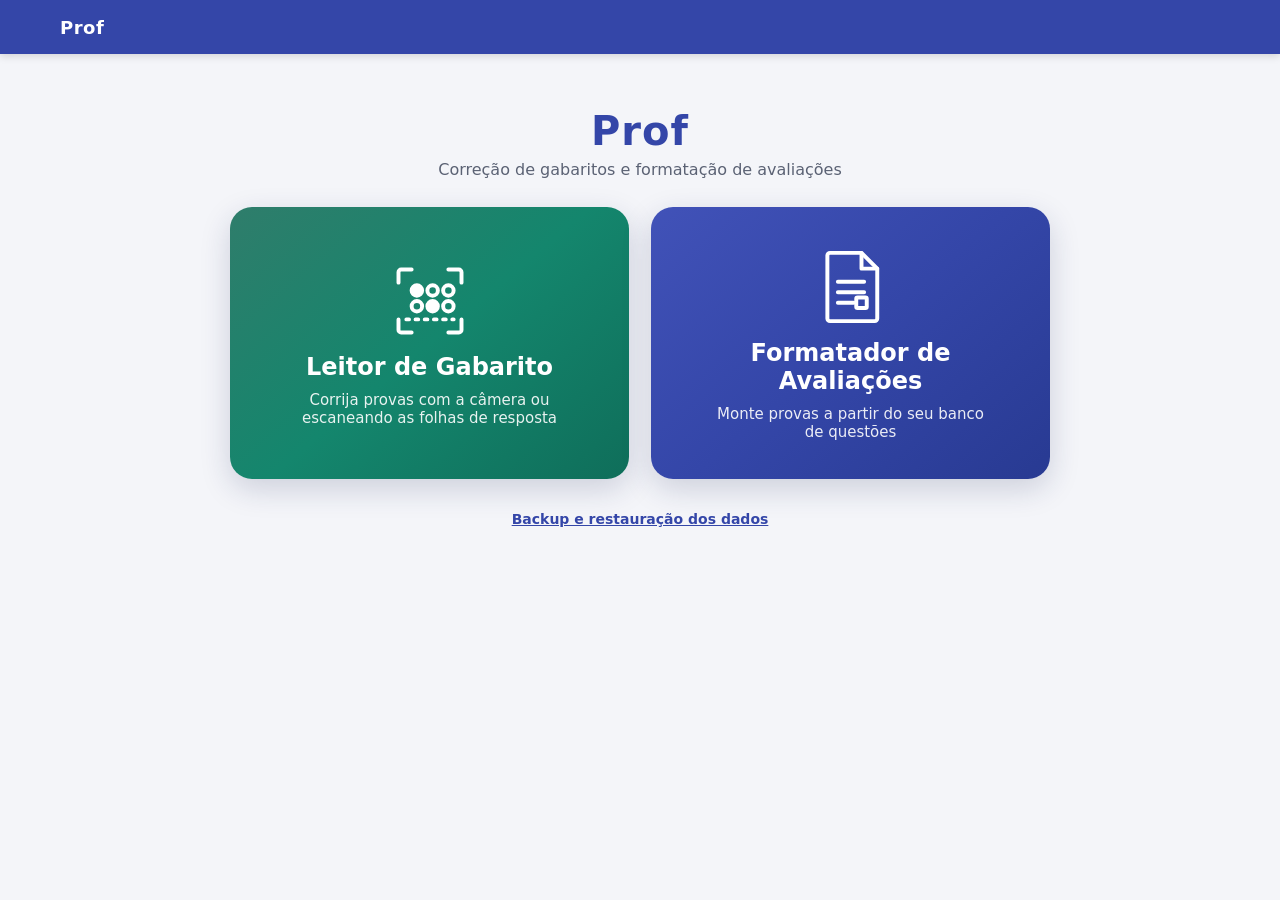
==== index.html @ 8a91441b "Prof: leitor de gabarito e formatador de avaliações Aplicativo web (PWA, funciona offline) para prof" ====
<!doctype html>
<html lang="pt-BR">
<head>
  <meta charset="utf-8">
  <meta name="viewport" content="width=device-width, initial-scale=1, viewport-fit=cover">
  <meta name="theme-color" content="#3446a8">
  <title>Prof — Avaliações</title>
  <link rel="manifest" href="manifest.webmanifest">
  <link rel="icon" href="icons/icon.svg" type="image/svg+xml">
  <link rel="stylesheet" href="css/app.css">
  <link rel="stylesheet" href="css/editor.css">
  <link rel="stylesheet" href="css/print.css">
</head>
<body>
  <header class="topbar no-print">
    <button class="icon-btn" id="btn-voltar" title="Voltar" aria-label="Voltar">&#8592;</button>
    <a href="#/" class="brand" id="brand">Prof</a>
    <h1 id="titulo-tela"></h1>
    <div id="topbar-acoes"></div>
  </header>
  <main id="app"></main>
  <div id="print-root"></div>
  <div id="toasts" class="no-print"></div>
  <script type="module" src="js/app.js"></script>
</body>
</html>
---- css/app.css ----
:root {
  --pri: #3446a8;
  --pri-2: #4f63d6;
  --pri-claro: #e8ebfb;
  --ver: #14866d;
  --ver-claro: #dff4ee;
  --verm: #c0392b;
  --verm-claro: #fbe5e2;
  --amar: #b7791f;
  --fundo: #f4f5f9;
  --sup: #ffffff;
  --borda: #dcdfe8;
  --texto: #1d2333;
  --texto-2: #5b6274;
  --raio: 12px;
  --sombra: 0 1px 2px rgba(20, 30, 60, .06), 0 4px 14px rgba(20, 30, 60, .06);
  font-family: system-ui, -apple-system, "Segoe UI", Roboto, Arial, sans-serif;
  color: var(--texto);
}
* { box-sizing: border-box; }
html, body { margin: 0; }
body { background: var(--fundo); min-height: 100vh; -webkit-tap-highlight-color: transparent; }
a { color: var(--pri); }
button, input, select, textarea { font: inherit; color: inherit; }

/* ---------- Barra superior ---------- */
.topbar {
  position: sticky; top: 0; z-index: 50;
  display: flex; align-items: center; gap: 10px;
  padding: 8px 14px; padding-top: max(8px, env(safe-area-inset-top));
  background: var(--pri); color: #fff;
  box-shadow: 0 2px 8px rgba(0,0,0,.15);
  min-height: 54px;
}
.topbar .brand { color: #fff; text-decoration: none; font-weight: 800; letter-spacing: .5px; font-size: 18px; }
.topbar h1 { font-size: 16px; font-weight: 600; margin: 0; flex: 1; white-space: nowrap; overflow: hidden; text-overflow: ellipsis; opacity: .95; }
.topbar h1:not(:empty)::before { content: "›"; margin-right: 8px; opacity: .6; }
#topbar-acoes { display: flex; gap: 6px; }
#topbar-acoes .btn { background: rgba(255,255,255,.15); color: #fff; border-color: transparent; }
#topbar-acoes .btn:hover { background: rgba(255,255,255,.25); }
#topbar-acoes .btn-primary { background: #fff; color: var(--pri); }
.icon-btn {
  border: 0; background: transparent; color: inherit; cursor: pointer;
  width: 36px; height: 36px; border-radius: 50%; font-size: 20px; line-height: 1;
  display: inline-flex; align-items: center; justify-content: center;
}
.icon-btn:hover { background: rgba(127,127,127,.15); }

main { max-width: 1100px; margin: 0 auto; padding: 18px 16px 80px; }

/* ---------- Botões ---------- */
.btn {
  display: inline-flex; align-items: center; justify-content: center; gap: 6px;
  padding: 9px 16px; border-radius: 10px; border: 1px solid var(--borda);
  background: var(--sup); cursor: pointer; font-weight: 600; font-size: 14px;
  text-decoration: none; color: var(--texto); white-space: nowrap;
  transition: background .15s, box-shadow .15s;
}
.btn:hover { background: #f0f2f8; }
.btn:disabled { opacity: .5; cursor: not-allowed; }
.btn-primary { background: var(--pri); color: #fff; border-color: var(--pri); }
.btn-primary:hover { background: var(--pri-2); }
.btn-danger { background: var(--verm); color: #fff; border-color: var(--verm); }
.btn-danger:hover { background: #d44a3b; }
.btn-ok { background: var(--ver); color: #fff; border-color: var(--ver); }
.btn-link { background: none; border: 0; color: var(--pri); text-decoration: underline; padding: 4px; }
.btn-sm { padding: 5px 10px; font-size: 13px; border-radius: 8px; }
.btn-grande { padding: 14px 22px; font-size: 16px; border-radius: 12px; }
.linha-botoes { display: flex; flex-wrap: wrap; gap: 8px; align-items: center; }
.espaco { flex: 1; }

/* ---------- Início ---------- */
.inicio { display: flex; flex-direction: column; align-items: center; padding-top: 4vh; }
.inicio-cabecalho { text-align: center; margin-bottom: 28px; }
.inicio-cabecalho h1 { font-size: 40px; margin: 0; color: var(--pri); letter-spacing: 1px; }
.inicio-cabecalho p { color: var(--texto-2); margin: 6px 0 0; }
.inicio-botoes { display: grid; grid-template-columns: repeat(auto-fit, minmax(280px, 1fr)); gap: 22px; width: 100%; max-width: 820px; }
.botao-grande {
  display: flex; flex-direction: column; align-items: center; text-align: center; gap: 10px;
  padding: 38px 24px; border-radius: 22px; text-decoration: none; color: #fff;
  box-shadow: 0 10px 30px rgba(30, 40, 90, .18); transition: transform .15s, box-shadow .15s;
  min-height: 260px; justify-content: center;
}
.botao-grande:hover { transform: translateY(-3px); box-shadow: 0 14px 36px rgba(30, 40, 90, .26); }
.botao-grande:active { transform: translateY(0); }
.botao-grande.leitor { background: linear-gradient(140deg, #2f7d6b, #14866d 50%, #0f6e5a); }
.botao-grande.formatador { background: linear-gradient(140deg, #4152b8, #3446a8 50%, #283a92); }
.bg-icone { width: 84px; height: 84px; }
.bg-icone svg { width: 100%; height: 100%; }
.bg-titulo { font-size: 24px; font-weight: 800; }
.bg-desc { opacity: .9; font-size: 15px; max-width: 280px; }
.inicio-rodape { margin-top: 28px; }

/* ---------- Cartões / listas ---------- */
.secao { margin-bottom: 26px; }
.secao-head { display: flex; align-items: center; gap: 10px; margin-bottom: 12px; flex-wrap: wrap; }
.secao-head h2 { margin: 0; font-size: 18px; flex: 1; }
.cartao { background: var(--sup); border: 1px solid var(--borda); border-radius: var(--raio); box-shadow: var(--sombra); padding: 16px; }
.grade { display: grid; grid-template-columns: repeat(auto-fill, minmax(210px, 1fr)); gap: 14px; }
.lista { display: flex; flex-direction: column; gap: 10px; }
.item {
  display: flex; align-items: center; gap: 12px; padding: 12px 14px;
  background: var(--sup); border: 1px solid var(--borda); border-radius: var(--raio);
  box-shadow: var(--sombra); text-decoration: none; color: inherit;
}
a.item:hover, .item.clicavel:hover { border-color: var(--pri-2); cursor: pointer; }
.item-corpo { flex: 1; min-width: 0; }
.item-titulo { font-weight: 700; }
.item-sub { color: var(--texto-2); font-size: 13px; margin-top: 2px; }
.item-texto { color: var(--texto-2); font-size: 14px; margin-top: 4px; display: -webkit-box; -webkit-line-clamp: 2; -webkit-box-orient: vertical; overflow: hidden; }
.chip { display: inline-block; padding: 2px 9px; border-radius: 99px; background: var(--pri-claro); color: var(--pri); font-size: 12px; font-weight: 600; margin-right: 4px; }
.chip.verde { background: var(--ver-claro); color: var(--ver); }
.chip.verm { background: var(--verm-claro); color: var(--verm); }

.pasta {
  position: relative; display: flex; flex-direction: column; gap: 6px; padding: 18px 16px 14px;
  background: var(--sup); border: 1px solid var(--borda); border-radius: 4px var(--raio) var(--raio) var(--raio);
  box-shadow: var(--sombra); text-decoration: none; color: inherit; margin-top: 12px;
}
.pasta::before {
  content: ""; position: absolute; left: -1px; top: -12px; width: 44%; height: 13px;
  background: #f5c84b; border: 1px solid #e0b030; border-bottom: 0; border-radius: 8px 10px 0 0;
}
.pasta { border-top: 4px solid #f5c84b; }
.pasta:hover { border-color: #e0b030; transform: translateY(-1px); }
.pasta-titulo { font-weight: 800; font-size: 16px; }
.pasta-sub { font-size: 13px; color: var(--texto-2); }

.botoes-leitor { display: grid; grid-template-columns: repeat(auto-fit, minmax(220px, 1fr)); gap: 14px; margin-bottom: 26px; }
.botao-acao {
  display: flex; align-items: center; gap: 14px; padding: 20px; border-radius: 16px; cursor: pointer;
  background: var(--sup); border: 1px solid var(--borda); box-shadow: var(--sombra); text-align: left;
  text-decoration: none; color: inherit; font-weight: 700; font-size: 16px;
}
.botao-acao:hover { border-color: var(--ver); }
.botao-acao .ba-ic { font-size: 30px; width: 52px; height: 52px; border-radius: 14px; display: flex; align-items: center; justify-content: center; background: var(--ver-claro); }
.botao-acao small { display: block; font-weight: 400; color: var(--texto-2); font-size: 13px; }

/* ---------- Formulários ---------- */
.campo { display: flex; flex-direction: column; gap: 4px; margin-bottom: 12px; }
.campo-label { font-size: 13px; font-weight: 600; color: var(--texto-2); }
.campo input, .campo select, .campo textarea, .inp {
  padding: 9px 11px; border: 1px solid var(--borda); border-radius: 9px; background: #fff; width: 100%;
}
.campo input:focus, .campo select:focus, .campo textarea:focus, .inp:focus { outline: 2px solid var(--pri-2); outline-offset: -1px; }
.campo input[type=checkbox] { width: auto; }
.campo-check { display: flex; align-items: center; gap: 8px; margin-bottom: 10px; cursor: pointer; }
.dica { color: var(--texto-2); font-size: 12px; }
.form-grade { display: grid; grid-template-columns: repeat(auto-fit, minmax(180px, 1fr)); gap: 0 14px; }
.busca { display: flex; gap: 8px; flex-wrap: wrap; margin-bottom: 14px; }
.busca .inp { flex: 1; min-width: 160px; }
.busca select.inp { flex: 0 1 180px; }

/* ---------- Modal ---------- */
.modal-overlay { position: fixed; inset: 0; background: rgba(15, 20, 40, .45); z-index: 200; display: flex; align-items: center; justify-content: center; padding: 16px; }
.modal { background: var(--sup); border-radius: 16px; width: 100%; max-width: 460px; max-height: 92vh; display: flex; flex-direction: column; box-shadow: 0 20px 60px rgba(0,0,0,.25); }
.modal-largo { max-width: 860px; }
.modal-head { display: flex; align-items: center; padding: 14px 18px; border-bottom: 1px solid var(--borda); }
.modal-head h2 { margin: 0; font-size: 18px; flex: 1; }
.modal-body { padding: 18px; overflow: auto; }
.modal-foot { display: flex; justify-content: flex-end; gap: 8px; padding: 12px 18px; border-top: 1px solid var(--borda); flex-wrap: wrap; }

/* ---------- Toast ---------- */
#toasts { position: fixed; bottom: 20px; left: 50%; transform: translateX(-50%); z-index: 400; display: flex; flex-direction: column; gap: 8px; align-items: center; }
.toast { background: #222838; color: #fff; padding: 10px 18px; border-radius: 10px; font-size: 14px; box-shadow: 0 6px 20px rgba(0,0,0,.25); transition: opacity .4s, transform .4s; }
.toast-ok { background: var(--ver); }
.toast-erro { background: var(--verm); }
.toast.saindo { opacity: 0; transform: translateY(8px); }

.vazio { text-align: center; color: var(--texto-2); padding: 40px 16px; border: 2px dashed var(--borda); border-radius: var(--raio); }
.vazio-icone { font-size: 40px; margin-bottom: 6px; }
.erro { padding: 20px; background: var(--verm-claro); color: var(--verm); border-radius: var(--raio); }

/* ---------- Editor de gabarito ---------- */
.gab-grade { display: grid; grid-template-columns: repeat(auto-fill, minmax(260px, 1fr)); gap: 6px 22px; }
.gab-linha { display: flex; align-items: center; gap: 6px; padding: 4px 6px; border-radius: 8px; }
.gab-linha:nth-child(odd) { background: #f8f9fc; }
.gab-linha.anulada { opacity: .55; }
.gab-num { width: 30px; font-weight: 700; text-align: right; font-variant-numeric: tabular-nums; }
.bolha {
  width: 34px; height: 34px; border-radius: 50%; border: 2px solid #9aa2b8; background: #fff; cursor: pointer;
  font-weight: 700; font-size: 14px; color: #6a7186; display: inline-flex; align-items: center; justify-content: center; padding: 0;
}
.bolha:hover { border-color: var(--pri); }
.bolha.marcada { background: var(--pri); border-color: var(--pri); color: #fff; }
.bolha.certa { background: var(--ver); border-color: var(--ver); color: #fff; }
.bolha.errada { background: var(--verm); border-color: var(--verm); color: #fff; }
.bolha.gabarito { border-color: var(--ver); border-width: 3px; color: var(--ver); }
.gab-anular { margin-left: auto; font-size: 12px; color: var(--texto-2); background: none; border: 1px solid transparent; border-radius: 6px; cursor: pointer; padding: 3px 6px; }
.gab-anular:hover { border-color: var(--borda); }
.gab-linha.anulada .gab-anular { color: var(--verm); font-weight: 700; }
.abas { display: flex; gap: 6px; flex-wrap: wrap; margin-bottom: 14px; }
.aba { padding: 8px 14px; border-radius: 99px; border: 1px solid var(--borda); background: var(--sup); cursor: pointer; font-weight: 600; text-decoration: none; color: inherit; }
.aba.ativa { background: var(--pri); color: #fff; border-color: var(--pri); }

/* ---------- Câmera / correção ---------- */
.camera-box { position: relative; background: #000; border-radius: var(--raio); overflow: hidden; max-width: 720px; margin: 0 auto; aspect-ratio: 3/4; }
.camera-box video { width: 100%; height: 100%; object-fit: cover; display: block; }
.camera-guia { position: absolute; inset: 6% 8%; border: 2px dashed rgba(255,255,255,.7); border-radius: 8px; pointer-events: none; }
.camera-guia i { position: absolute; width: 26px; height: 26px; border: 4px solid #fff; }
.camera-guia i:nth-child(1) { left: -3px; top: -3px; border-right: 0; border-bottom: 0; }
.camera-guia i:nth-child(2) { right: -3px; top: -3px; border-left: 0; border-bottom: 0; }
.camera-guia i:nth-child(3) { right: -3px; bottom: -3px; border-left: 0; border-top: 0; }
.camera-guia i:nth-child(4) { left: -3px; bottom: -3px; border-right: 0; border-top: 0; }
.camera-box.detectado .camera-guia { border-color: #3ddc97; }
.camera-status { position: absolute; left: 0; right: 0; bottom: 0; padding: 10px; text-align: center; color: #fff; background: linear-gradient(transparent, rgba(0,0,0,.7)); font-size: 14px; }
.camera-controles { display: flex; justify-content: center; gap: 12px; margin: 14px 0; flex-wrap: wrap; align-items: center; }
.btn-captura { width: 72px; height: 72px; border-radius: 50%; border: 5px solid var(--ver); background: #fff; cursor: pointer; box-shadow: var(--sombra); }
.btn-captura:active { background: var(--ver-claro); }
.revisao { display: grid; grid-template-columns: minmax(0, 1fr) minmax(0, 1fr); gap: 18px; }
@media (max-width: 760px) { .revisao { grid-template-columns: 1fr; } }
.revisao canvas { width: 100%; height: auto; border-radius: 8px; border: 1px solid var(--borda); background: #fff; }
.revisao .linha-botoes > label { display: inline-flex; align-items: center; gap: 6px; }
.revisao .linha-botoes > label .inp { width: auto; }
.placar { display: flex; align-items: baseline; gap: 14px; margin-bottom: 12px; flex-wrap: wrap; }
.placar .nota { font-size: 40px; font-weight: 800; color: var(--pri); }
.resp-grade { display: grid; grid-template-columns: repeat(auto-fill, minmax(140px, 1fr)); gap: 6px; }
.resp-item { display: flex; align-items: center; gap: 6px; padding: 4px 8px; border-radius: 8px; font-size: 14px; }
.resp-item.ok { background: var(--ver-claro); }
.resp-item.erro { background: var(--verm-claro); }
.resp-item.anul { background: #eee; }
.resp-item b { width: 26px; text-align: right; }
.resp-item select { padding: 3px; border-radius: 6px; border: 1px solid var(--borda); }
.fila-arquivos { display: flex; gap: 8px; flex-wrap: wrap; margin-bottom: 12px; font-size: 13px; color: var(--texto-2); }

table.tabela { width: 100%; border-collapse: collapse; background: var(--sup); border-radius: var(--raio); overflow: hidden; box-shadow: var(--sombra); }
table.tabela th, table.tabela td { padding: 9px 10px; border-bottom: 1px solid var(--borda); text-align: left; font-size: 14px; }
table.tabela th { background: #f0f2f8; font-size: 13px; color: var(--texto-2); }
table.tabela tr:hover td { background: #fafbfe; }
.tabela-wrap { overflow-x: auto; }
.barra { height: 8px; border-radius: 4px; background: #e6e8ef; overflow: hidden; min-width: 80px; }
.barra > span { display: block; height: 100%; background: var(--ver); }

/* ---------- Banco de questões / avaliação ---------- */
.q-preview { font-size: 14px; }
.q-preview img { max-width: 100%; }
.q-preview .q-alts { margin: 6px 0 0; padding-left: 0; list-style: none; }
.q-preview .q-alts li { margin: 2px 0; }
.q-preview .q-alts li.correta { color: var(--ver); font-weight: 700; }
.editor-bloco { margin-bottom: 18px; }
.editor-bloco > h3 { font-size: 15px; margin: 0 0 6px; display: flex; align-items: center; gap: 8px; }
.editor-bloco > h3 .tag { width: 10px; height: 10px; border-radius: 3px; display: inline-block; }
.distrator { display: flex; gap: 8px; align-items: flex-start; margin-bottom: 8px; }
.distrator > .letra { width: 28px; height: 28px; border-radius: 50%; background: var(--verm-claro); color: var(--verm); font-weight: 800; display: flex; align-items: center; justify-content: center; flex: none; margin-top: 6px; }
.distrator > .ed-wrap { flex: 1; min-width: 0; }
.selecionada { outline: 2px solid var(--pri-2); }
.lista-ordenavel .item { gap: 8px; }
.ordem-btns { display: flex; flex-direction: column; gap: 2px; }
.ordem-btns button { border: 1px solid var(--borda); background: #fff; border-radius: 6px; width: 30px; height: 24px; cursor: pointer; font-size: 12px; }
.num-q { width: 32px; height: 32px; border-radius: 50%; background: var(--pri-claro); color: var(--pri); font-weight: 800; display: flex; align-items: center; justify-content: center; flex: none; }
.duas-col { display: grid; grid-template-columns: minmax(0, 1.2fr) minmax(0, 1fr); gap: 18px; align-items: start; }
@media (max-width: 860px) { .duas-col { grid-template-columns: 1fr; } }
details.cartao > summary { cursor: pointer; font-weight: 700; list-style: none; display: flex; align-items: center; gap: 8px; }
details.cartao > summary::before { content: "▸"; transition: transform .15s; }
details.cartao[open] > summary::before { transform: rotate(90deg); }
details.cartao[open] > summary { margin-bottom: 12px; }

.preview-folhas { background: #8b90a0; padding: 20px 0; border-radius: var(--raio); overflow: auto; }

@media (max-width: 560px) {
  main { padding: 12px 10px 80px; }
  .item { flex-wrap: wrap; }
  .item > .item-corpo { flex-basis: calc(100% - 60px); }
  .item > .linha-botoes { width: 100%; justify-content: flex-end; }
  #topbar-acoes .btn { padding: 7px 10px; font-size: 13px; }
  .topbar .brand { display: none; }
  .botao-grande { min-height: 200px; padding: 26px 18px; }
  .bg-titulo { font-size: 21px; }
  .bolha { width: 30px; height: 30px; font-size: 13px; }
}

/* ---------- Cabeçalho personalizado ---------- */
.titulo-cab { display: grid; grid-template-columns: minmax(0, 1fr) auto; gap: 0 14px; align-items: end; }
@media (max-width: 560px) { .titulo-cab { grid-template-columns: 1fr; } }
.cab-ctrl .linha-botoes { flex-wrap: nowrap; }
.cab-mini { height: 36px; max-width: 150px; object-fit: contain; border: 1px solid var(--borda); border-radius: 6px; background: #fff; }
.cabed-palco { background: #8b90a0; padding: 16px; border-radius: 10px; overflow-x: auto; display: flex; flex-direction: column; align-items: center; }
.cabed-area { position: relative; background: #fff; box-shadow: 0 2px 10px rgba(0, 0, 0, .25); min-height: 30px; }
.cabed-regua { position: absolute; inset: 0; pointer-events: none; outline: 1px dashed #b7bcd0; }
.cabed-img-caixa { position: absolute; cursor: move; outline: 1.5px solid #4f63d6; touch-action: none; }
.cabed-img { width: 100%; height: 100%; display: block; user-select: none; -webkit-user-drag: none; pointer-events: none; }
.cabed-alca { position: absolute; right: -8px; bottom: -8px; width: 16px; height: 16px; background: #fff; border: 2px solid #4f63d6; border-radius: 50%; cursor: nwse-resize; touch-action: none; }
.cabed-alca-e { bottom: calc(50% - 8px); border-radius: 3px; cursor: ew-resize; }
.cabed-amostra { background: #fff; padding: 8px 10px; font-size: 12px; color: #444; border-top: 1px dashed #ccd; }
.cabed-linha { display: flex; gap: 14px; flex-wrap: wrap; margin: 2px 0; }
.cabed-medidas { margin-top: 10px; font-size: 13px; }
.cabed-medidas label { display: inline-flex; align-items: center; gap: 4px; }

/* ---------- cartão Formatação (controles gráficos) ---------- */
.fmt-cartao { display: flex; flex-direction: column; gap: 10px; }
.fmt-previa { background: linear-gradient(180deg, #eef0f7, #e3e6f0); border-radius: 12px; padding: 10px 12px 14px; }
.fmt-previa-head { display: flex; align-items: center; gap: 8px; font-size: 12.5px; font-weight: 700; color: #3c4257; margin-bottom: 8px; }
.fmt-previa-head .btn { margin-left: auto; }
.fmt-folha-moldura { position: relative; overflow: hidden; border-radius: 3px; box-shadow: 0 6px 18px rgba(30, 40, 80, .22), 0 0 0 1px rgba(0, 0, 0, .06); background: #fff; }
.fmt-folha { position: absolute; top: 0; left: 0; width: 210mm; height: 297mm; overflow: hidden; transform-origin: 0 0; background: #fff; pointer-events: none; }
.fmt-folha .pagina-prova { width: 210mm; min-height: 297mm; padding: var(--margem, 13mm 12mm); margin: 0; box-sizing: border-box; color: #000; }

.fmt-secao { border: 1px solid var(--borda); border-radius: 12px; background: #fff; overflow: hidden; }
.fmt-secao > summary { list-style: none; display: flex; align-items: center; gap: 10px; padding: 11px 12px; cursor: pointer; user-select: none; }
.fmt-secao > summary::-webkit-details-marker { display: none; }
.fmt-secao > summary:hover { background: #f7f8fc; }
.fmt-sec-ic { width: 30px; height: 30px; border-radius: 9px; background: var(--pri-claro); color: var(--pri); display: inline-flex; align-items: center; justify-content: center; flex: none; }
.fmt-sec-ic svg { width: 18px; height: 18px; }
.fmt-previa-head .fmt-sec-ic { width: 24px; height: 24px; border-radius: 7px; background: #fff; }
.fmt-previa-head .fmt-sec-ic svg { width: 15px; height: 15px; }
.fmt-sec-tit { font-weight: 700; font-size: 14px; white-space: nowrap; }
.fmt-resumo { flex: 1; min-width: 0; text-align: right; font-size: 12px; color: var(--texto-2); white-space: nowrap; overflow: hidden; text-overflow: ellipsis; }
.fmt-sec-seta { display: inline-flex; color: var(--texto-2); transition: transform .2s; }
.fmt-sec-seta svg { width: 14px; height: 14px; }
.fmt-secao:not([open]) .fmt-sec-seta { transform: rotate(-90deg); }
.fmt-sec-corpo { padding: 4px 12px 12px; display: flex; flex-direction: column; gap: 10px; border-top: 1px solid #eef0f5; padding-top: 12px; }

.fmt-linha { display: flex; align-items: center; justify-content: space-between; gap: 10px; flex-wrap: wrap; }
.fmt-pilha { display: flex; flex-direction: column; gap: 6px; }
.fmt-rot { font-size: 12.5px; font-weight: 600; color: #4a5064; }
.fmt-ctl { display: flex; align-items: center; gap: 8px; }

.fmt-seg { display: inline-flex; background: #f0f2f8; border: 1px solid #e1e4ee; border-radius: 10px; padding: 3px; gap: 2px; }
.fmt-seg-wrap { flex-wrap: wrap; }
.fmt-seg-b { border: 0; background: transparent; border-radius: 7px; padding: 5px 10px; min-width: 34px; min-height: 30px; cursor: pointer; font-size: 12.5px; font-weight: 600; color: #4a5064; display: inline-flex; align-items: center; justify-content: center; gap: 5px; transition: background .15s, color .15s, box-shadow .15s; }
.fmt-seg-b:hover:not(:disabled) { background: #e4e8f5; }
.fmt-seg-b.ativo { background: #fff; color: var(--pri); box-shadow: 0 1px 3px rgba(30, 40, 90, .18), 0 0 0 1px rgba(52, 70, 168, .18); }
.fmt-seg-b:disabled { opacity: .4; cursor: not-allowed; }
.fmt-seg-comp .fmt-seg-b { padding: 5px 7px; min-width: 30px; font-variant-numeric: tabular-nums; }
.fmt-ic { display: inline-flex; }
.fmt-ic svg { width: 17px; height: 17px; }

.fmt-blocos { display: grid; grid-template-columns: repeat(auto-fill, minmax(78px, 1fr)); gap: 6px; }
.fmt-blocos-2 { grid-template-columns: 1fr 1fr; }
.fmt-blocos-3 { grid-template-columns: repeat(3, 1fr); }
.fmt-bloco { border: 1.5px solid #e1e4ee; background: #fff; border-radius: 10px; padding: 8px 6px 6px; cursor: pointer; display: flex; flex-direction: column; align-items: center; gap: 5px; color: #6a7186; transition: border-color .15s, background .15s, color .15s; }
.fmt-bloco:hover { border-color: #b9c3f1; color: var(--pri); }
.fmt-bloco.ativo { border-color: var(--pri); background: var(--pri-claro); color: var(--pri); box-shadow: 0 0 0 2px rgba(52, 70, 168, .12); }
.fmt-bloco-img { display: flex; align-items: center; justify-content: center; min-height: 30px; }
.fmt-bloco-img svg { width: 44px; height: 28px; }
.fmt-blocos-pag .fmt-bloco-img svg { width: 26px; height: 34px; }
.fmt-bloco-rot { font-size: 11.5px; font-weight: 600; text-align: center; line-height: 1.15; }
.fmt-blocos-num { grid-template-columns: repeat(auto-fill, minmax(70px, 1fr)); }
.fmt-qn { font-family: Arial, sans-serif; font-size: 13px; color: #000; }
.fmt-qn .q-num { font-weight: bold; margin: 0; }

.fmt-chave { position: relative; display: inline-flex; cursor: pointer; }
.fmt-chave input { position: absolute; opacity: 0; width: 1px; height: 1px; }
.fmt-chave-trilho { width: 40px; height: 23px; border-radius: 99px; background: #cfd4e2; position: relative; transition: background .2s; }
.fmt-chave-bola { position: absolute; top: 3px; left: 3px; width: 17px; height: 17px; border-radius: 50%; background: #fff; box-shadow: 0 1px 3px rgba(0, 0, 0, .3); transition: transform .2s; }
.fmt-chave input:checked + .fmt-chave-trilho { background: var(--pri); }
.fmt-chave input:checked + .fmt-chave-trilho .fmt-chave-bola { transform: translateX(17px); }
.fmt-chave input:focus-visible + .fmt-chave-trilho { outline: 2px solid var(--pri-2); outline-offset: 2px; }

.fmt-passo { display: inline-flex; align-items: center; border: 1px solid #e1e4ee; border-radius: 10px; background: #f0f2f8; padding: 3px; }
.fmt-passo-b { width: 30px; height: 30px; border: 0; border-radius: 7px; background: #fff; cursor: pointer; font-size: 17px; font-weight: 700; color: var(--pri); box-shadow: 0 1px 2px rgba(0, 0, 0, .08); }
.fmt-passo-b:disabled { opacity: .35; cursor: not-allowed; }
.fmt-passo-v { min-width: 58px; text-align: center; font-weight: 700; font-size: 13px; font-variant-numeric: tabular-nums; }
.fmt-fonte { width: auto; min-width: 150px; }
.fmt-fonte-amostra { width: 34px; height: 34px; border-radius: 9px; background: #f0f2f8; display: inline-flex; align-items: center; justify-content: center; font-size: 17px; color: #222; }

/* ---------- Formatação: ferramentas estilo Word ---------- */
.fmt-barra-padrao { display: flex; flex-direction: column; gap: 8px; }
.fmt-selo { display: flex; align-items: center; gap: 10px; padding: 9px 12px; border-radius: 10px; background: #fff7e6; border: 1px solid #f3d9a4; color: #8a5a00; }
.fmt-selo.ok { background: var(--ver-claro); border-color: #a9dcc8; color: var(--ver); }
.fmt-selo .fmt-ic svg { width: 22px; height: 22px; }
.fmt-selo-txt { display: flex; flex-direction: column; line-height: 1.25; flex: 1; min-width: 0; }
.fmt-selo-txt small { font-size: 11.5px; opacity: .9; }
.fmt-padrao-usuario { font-size: 11px; color: var(--pri); white-space: nowrap; }
.fmt-barra-padrao .btn .fmt-ic svg { width: 15px; height: 15px; }
.fmt-estimativa { margin-left: auto; background: #fff; border-radius: 99px; padding: 2px 9px; font-size: 11.5px; font-weight: 600; color: var(--pri); }
.fmt-previa-head .btn { margin-left: 0; }
.fmt-gal-barra { display: grid; grid-template-columns: repeat(4, 1fr); gap: 6px; }
.fmt-gal-b { display: flex; flex-direction: column; align-items: center; gap: 3px; padding: 8px 4px 4px; border: 1px solid #e1e4ee; border-radius: 10px; background: #fff; cursor: pointer; color: #2b3040; }
.fmt-gal-b:hover, .fmt-gal-b.aberto { border-color: #b9c3f1; background: #f5f7ff; color: var(--pri); }
.fmt-gal-ic svg { width: 28px; height: 28px; }
.fmt-gal-rot { font-size: 12px; font-weight: 600; }
.fmt-gal-caret svg { width: 11px; height: 11px; }
.fmt-galeria { width: 300px; padding: 2px; }
.fmt-gi { display: flex; align-items: center; gap: 12px; width: 100%; border: 1px solid transparent; background: none; text-align: left; padding: 7px 8px; border-radius: 6px; cursor: pointer; color: inherit; }
.fmt-gi:hover { background: #f1f3fa; }
.fmt-gi.ativo { background: #e8ecfc; border-color: #c5ccf3; }
.fmt-gi-img svg { width: 32px; height: 42px; color: #4a5064; display: block; }
.fmt-gi-txt { display: flex; flex-direction: column; gap: 1px; }
.fmt-gi-txt b { font-size: 13px; }
.fmt-gi-txt small { font-size: 11.5px; color: var(--texto-2); white-space: pre-line; line-height: 1.35; }
.fmt-gi-mais { width: 100%; text-align: left; border: 0; border-top: 1px solid #e3e5ec; background: none; padding: 9px 10px; margin-top: 3px; cursor: pointer; font-size: 13px; }
.fmt-gi-mais:hover { background: #f1f3fa; }
.fmt-gi-nota { display: block; padding: 6px 10px 4px; font-size: 11px; color: var(--texto-2); }
.fmt-layout-resumo { display: flex; gap: 10px; align-items: flex-start; font-size: 12px; color: #4a5064; background: #f7f8fc; border-radius: 8px; padding: 8px 10px; line-height: 1.5; }
.fmt-lr-img svg { width: 32px; height: 44px; color: var(--pri); flex: none; }
.fmt-fonte-barra { display: flex; align-items: center; gap: 4px; flex-wrap: wrap; }
.fmt-fonte-barra .ed-combo { height: 32px; }
.fmt-fonte-barra .ed-combo-inp { font-size: 14px; }
.fmt-mini-b { height: 32px; min-width: 32px; border: 1px solid #e1e4ee; border-radius: 8px; background: #fff; cursor: pointer; display: inline-flex; align-items: center; justify-content: center; gap: 4px; padding: 0 6px; color: #2b3040; }
.fmt-mini-b:hover, .fmt-mini-b.aberto { border-color: #b9c3f1; background: #f5f7ff; color: var(--pri); }
.fmt-mini-b svg { width: 18px; height: 18px; }
.fmt-mini-largo .fmt-ic:last-child svg { width: 11px; height: 11px; }
.fmt-espac-v { font-weight: 700; font-size: 13px; min-width: 28px; }
.fmt-grade-num { display: grid; grid-template-columns: repeat(3, 1fr); gap: 8px; }
.fmt-grade-num label { display: flex; flex-direction: column; gap: 4px; }
.fmt-num { display: flex; align-items: stretch; border: 1px solid #d7dbe7; border-radius: 8px; background: #fff; height: 32px; overflow: hidden; }
.fmt-num:focus-within { border-color: var(--pri-2); }
.fmt-num-inp { width: 100%; min-width: 0; border: 0; outline: none; padding: 0 2px 0 8px; font-size: 13px; font-weight: 600; -moz-appearance: textfield; }
.fmt-num-inp::-webkit-inner-spin-button, .fmt-num-inp::-webkit-outer-spin-button { -webkit-appearance: none; margin: 0; }
.fmt-num-suf { display: flex; align-items: center; font-size: 11.5px; color: var(--texto-2); padding-right: 4px; }
.fmt-num-setas { display: flex; flex-direction: column; border-left: 1px solid #e6e8ef; }
.fmt-num-seta { flex: 1; border: 0; background: #f6f7fb; cursor: pointer; font-size: 9px; line-height: 1; padding: 0 6px; color: #4a5064; }
.fmt-num-seta:hover { background: #e4e8f5; color: var(--pri); }
.fmt-medidor { position: absolute; left: -10000px; top: 0; visibility: hidden; pointer-events: none; }
.fmt-medidor .pagina-prova { padding: 0; }
.fmt-guia { position: absolute; border: 1.5px dashed rgba(79, 99, 214, .45); pointer-events: none; }
.fmt-num-pag { position: absolute; font: 10pt Arial, sans-serif; color: #333; }
.fmt-np-topo-dir { top: calc(var(--msup) / 2 - 2mm); right: var(--mdir); }
.fmt-np-rodape-centro { bottom: calc(var(--minf) / 2 - 2mm); left: 0; right: 0; text-align: center; }
.fmt-np-rodape-dir { bottom: calc(var(--minf) / 2 - 2mm); right: var(--mdir); }
.fmt-dlg { display: grid; grid-template-columns: minmax(0, 1fr) 120px; gap: 16px; }
.fmt-dlg-lado { display: flex; flex-direction: column; align-items: center; gap: 6px; }
.fmt-dlg-prev { background: #eef0f7; border-radius: 8px; padding: 10px; display: flex; justify-content: center; width: 100%; }
.fmt-dlg-prev svg { width: 84px; height: 118px; color: var(--pri); }
.fmt-bloco-pag svg { width: 26px !important; height: 34px !important; }
@media (max-width: 560px) {
  .fmt-gal-barra { grid-template-columns: repeat(2, 1fr); }
  .fmt-dlg { grid-template-columns: 1fr; }
}
---- css/editor.css ----
/* ================= Conteúdo da questão (editor, pré-visualização e impressão) ================= */
.q-conteudo { line-height: 1.4; overflow-wrap: break-word; }
.q-conteudo::after { content: ""; display: table; clear: both; }
.q-conteudo p { margin: 0 0 .35em; }
.q-conteudo h3 { font-size: 1.3em; margin: .3em 0 .35em; color: #1f3864; font-weight: 700; }
.q-conteudo h4 { font-size: 1.12em; margin: .3em 0 .3em; color: #2f5496; font-weight: 700; }
.q-conteudo blockquote { margin: .4em 2em .5em; font-style: italic; color: #404040; text-align: center; }
.q-conteudo .q-semesp { margin: 0; }
.q-conteudo .q-titulo { font-size: 2em; line-height: 1.1; margin: .1em 0 .3em; letter-spacing: -.5px; }
.q-conteudo .q-subtitulo { color: #5a5a5a; letter-spacing: .5px; font-size: 1.05em; }
.q-conteudo .q-enfase { color: #2f5496; font-style: italic; border-top: 1px solid #4472c4; border-bottom: 1px solid #4472c4; padding: .3em 0; margin: .5em 1.5em; text-align: center; }
.q-conteudo ul, .q-conteudo ol { margin: .2em 0 .4em; padding-left: 1.6em; }
.q-conteudo ol.q-lst-paren > li::marker { content: counter(list-item) ")  "; }
.q-conteudo ol.q-lst-dparen > li::marker { content: "(" counter(list-item) ")  "; }
.q-conteudo ol.q-lst-alfa-paren > li::marker { content: counter(list-item, lower-alpha) ")  "; }
.q-conteudo hr { border: 0; border-top: 1px solid #555; margin: .5em 0; }
.q-conteudo img { max-width: 100%; }

/* imagens */
.q-fig { margin: .3em 0 .5em; padding: 0; position: relative; }
.q-fig img { width: 100%; height: auto; display: block; object-fit: fill; }
.q-fig.fig-inteira { display: block; margin-left: auto; margin-right: auto; clear: both; }
.q-fig.fig-inteira[data-alinh="esq"] { margin-left: 0; margin-right: auto; }
.q-fig.fig-inteira[data-alinh="dir"] { margin-left: auto; margin-right: 0; }
.q-fig.fig-meia-esq { float: left; margin: .2em 1em .4em 0; }
.q-fig.fig-meia-dir { float: right; margin: .2em 0 .4em 1em; }
.q-fig.fig-linha { display: inline-block; vertical-align: bottom; margin: 0 .15em; }
.q-fig.com-borda img { border: 1px solid #000; }
.q-legenda { display: block; font-size: .85em; font-style: italic; color: #44546a; margin-top: .25em; text-align: center; outline: none; }
.q-fig[data-estilo-img="borda-fina"] img { border: 1px solid #000; }
.q-fig[data-estilo-img="borda-grossa"] img { border: 4px solid #262626; }
.q-fig[data-estilo-img="moldura"] img { border: 6px solid #fff; box-shadow: 0 0 0 1px #bfbfbf, 2px 3px 6px rgba(0, 0, 0, .35); box-sizing: border-box; }
.q-fig[data-estilo-img="sombra"] img { box-shadow: 3px 4px 8px rgba(0, 0, 0, .45); }
.q-fig[data-estilo-img="arredondado"] img { border-radius: 12%/16%; }
.q-fig[data-estilo-img="oval"] img { border-radius: 50%; }
.q-fig[data-estilo-img="dupla"] img { border: 4px double #000; box-sizing: border-box; }

/* tabelas */
.q-tabela { border-collapse: collapse; margin: .3em 0 .6em; --tb-cor: #000; --tb-esp: 1px; --tb-estilo: solid; --tb-pad: 2px 6px; }
.q-tabela[data-alinh="centro"] { margin-left: auto; margin-right: auto; }
.q-tabela[data-alinh="dir"] { margin-left: auto; margin-right: 0; }
.q-tabela td, .q-tabela th { border: var(--tb-esp) var(--tb-estilo) var(--tb-cor); padding: var(--tb-pad); min-width: 16px; vertical-align: top; overflow-wrap: anywhere; }
.q-tabela td > p:last-child { margin-bottom: 0; }
.q-tabela .q-vertical { writing-mode: vertical-rl; transform: rotate(180deg); }
.q-tabela[data-borda="invisivel"] td, .q-tabela[data-borda="invisivel"] th { border-color: transparent; }
.q-tabela[data-estilo="grade-cinza"] { --tb-cab-bg: #d9d9d9; --tb-tira: #f2f2f2; }
.q-tabela[data-estilo="grade-azul"] { --tb-cor: #8eaadb; --tb-cab-bg: #4472c4; --tb-cab-cor: #fff; --tb-tira: #d9e2f3; }
.q-tabela[data-estilo="grade-laranja"] { --tb-cor: #f4b083; --tb-cab-bg: #ed7d31; --tb-cab-cor: #fff; --tb-tira: #fbe4d5; }
.q-tabela[data-estilo="grade-verde"] { --tb-cor: #a8d08d; --tb-cab-bg: #70ad47; --tb-cab-cor: #fff; --tb-tira: #e2efd9; }
.q-tabela[data-estilo="lista"] td { border-left-color: transparent; border-right-color: transparent; }
.q-tabela[data-estilo="lista"] { border-top: 1.5px solid #000; border-bottom: 1.5px solid #000; }
.q-tabela[data-estilo="lista"] td { border-top-color: transparent; border-bottom-color: transparent; }
.q-tabela[data-estilo="lista"][data-cab] > tbody > tr:first-child > td { border-bottom: 1px solid #000; }
.q-tabela[data-estilo="listrada"] { --tb-cor: transparent; --tb-tira: #dee5f3; --tb-cab-bg: transparent; border-bottom: 1px solid #4472c4; }
.q-tabela[data-estilo="listrada"][data-cab] > tbody > tr:first-child > td { border-bottom: 1.5px solid #4472c4; color: #1f3864; }
.q-tabela[data-estilo="moldura"] { border: 1.5px solid #000; }
.q-tabela[data-estilo="moldura"] td { border-color: transparent; }
.q-tabela[data-estilo="sem"] td { border-color: transparent; }
.q-tabela[data-cab] > tbody > tr:first-child > td { background: var(--tb-cab-bg, transparent); color: var(--tb-cab-cor, inherit); font-weight: bold; }
.q-tabela[data-tiras] > tbody > tr:nth-child(even) > td { background: var(--tb-tira, #f2f2f2); }
.q-tabela[data-pricol] > tbody > tr > td:first-child { font-weight: bold; }
.q-tabela[data-total] > tbody > tr:last-child > td { font-weight: bold; border-top: 2.5px double var(--tb-cor, #000); }

/* equações e outros */
.q-frac { display: inline-flex; flex-direction: column; vertical-align: middle; text-align: center; margin: 0 .15em; font-size: .92em; line-height: 1.1; }
.q-frac-n { border-bottom: 1px solid currentColor; padding: 0 .2em; min-width: .8em; outline: none; }
.q-frac-d { padding: 0 .2em; min-width: .8em; outline: none; }
.q-raiz { display: inline-flex; align-items: flex-start; white-space: nowrap; margin: 0 .1em; }
.q-raiz-s { font-size: 1.15em; line-height: 1; }
.q-raiz-i { font-size: .6em; margin-right: -.45em; margin-top: -.1em; }
.q-raiz-r { border-top: 1px solid currentColor; padding: 0 .15em; margin-top: .14em; line-height: 1.15; outline: none; min-width: .6em; }
.q-caixa { border: 1px solid #333; border-radius: 4px; padding: .5em .8em; margin: .3em 0 .6em; clear: both; }
.q-linhas { clear: both; margin: .3em 0 .6em; background-image: repeating-linear-gradient(to bottom, transparent 0, transparent calc(8mm - 1px), #777 calc(8mm - 1px), #777 8mm); }

/* ================= Editor ================= */
.ed-wrap { border: 1px solid var(--borda); border-radius: 10px; background: #fff; transition: border-color .15s, box-shadow .15s; }
.ed-wrap.ed-ativo { border-color: var(--pri-2); box-shadow: 0 0 0 3px rgba(79, 99, 214, .12); }
.ed-area-wrap { position: relative; }
.ed-area { min-height: 140px; padding: 14px 16px; outline: none; font-family: Calibri, Carlito, Arial, sans-serif; font-size: 12pt; }
.ed-simples .ed-area { min-height: 46px; padding: 10px 14px; }
.ed-area.vazio::before { content: attr(data-placeholder); color: #a0a6b6; position: absolute; left: 16px; right: 16px; top: 14px; pointer-events: none; }
.ed-simples .ed-area.vazio::before { top: 10px; left: 14px; }
.ed-area.ed-pincel, .ed-area.ed-pincel * { cursor: copy !important; }
.ed-area.ed-marcas p::after, .ed-area.ed-marcas li::after, .ed-area.ed-marcas h3::after, .ed-area.ed-marcas h4::after { content: "¶"; color: #8b95c9; margin-left: 2px; font-weight: normal; font-style: normal; }
.ed-area .q-fig { cursor: move; }
.ed-area .q-fig.ed-arrastando { opacity: .45; }
.ed-area .q-fig.ed-fig-sel img { outline: 1px solid #7f8dd8; }
.ed-area.ed-grade .q-tabela td { box-shadow: inset 0 0 0 .5px rgba(110, 130, 190, .35); }
.ed-area .cel-sel { background-color: rgba(79, 99, 214, .22) !important; }
.ed-area .q-frac, .ed-area .q-raiz { background: rgba(79, 99, 214, .06); border-radius: 3px; }
.ed-area .q-legenda:empty::before { content: "Legenda"; color: #aaa; }

.ed-overlay { position: absolute; inset: 0; pointer-events: none; }
.ed-img-moldura { position: absolute; border: 1px solid #5b6fd8; pointer-events: none; }
.ed-img-moldura[hidden], .ed-indicador[hidden] { display: none; }
.ed-alca { position: absolute; width: 10px; height: 10px; background: #fff; border: 1.5px solid #4a5bc4; border-radius: 50%; pointer-events: auto; touch-action: none; box-shadow: 0 1px 3px rgba(0, 0, 0, .25); }
.ed-alca-n, .ed-alca-s, .ed-alca-e, .ed-alca-w { border-radius: 2px; }
.ed-alca-nw { left: -6px; top: -6px; cursor: nwse-resize; } .ed-alca-n { left: calc(50% - 5px); top: -6px; cursor: ns-resize; }
.ed-alca-ne { right: -6px; top: -6px; cursor: nesw-resize; } .ed-alca-e { right: -6px; top: calc(50% - 5px); cursor: ew-resize; }
.ed-alca-se { right: -6px; bottom: -6px; cursor: nwse-resize; } .ed-alca-s { left: calc(50% - 5px); bottom: -6px; cursor: ns-resize; }
.ed-alca-sw { left: -6px; bottom: -6px; cursor: nesw-resize; } .ed-alca-w { left: -6px; top: calc(50% - 5px); cursor: ew-resize; }
@media (pointer: coarse) { .ed-alca { width: 18px; height: 18px; } .ed-alca-nw, .ed-alca-ne, .ed-alca-sw, .ed-alca-se { margin: -4px; } }
.ed-btn-layout { position: absolute; right: -34px; top: 0; width: 26px; height: 26px; border: 1px solid #c8cce0; background: #fff; border-radius: 4px; cursor: pointer; pointer-events: auto; padding: 3px; color: #3d4a9e; box-shadow: 0 1px 3px rgba(0, 0, 0, .15); }
.ed-btn-layout svg { width: 100%; height: 100%; }
.ed-indicador { position: absolute; height: 3px; background: #4a5bc4; border-radius: 2px; }
.ed-dica-tam { position: absolute; background: #2b2f3d; color: #fff; font-size: 11px; padding: 3px 7px; border-radius: 4px; white-space: nowrap; pointer-events: none; z-index: 5; }

/* ================= Faixa de opções ================= */
.ed-ribbon { position: sticky; top: 54px; z-index: 30; background: #fff; border: 1px solid var(--borda); border-radius: 12px; box-shadow: 0 2px 10px rgba(20, 30, 60, .08); margin-bottom: 14px; user-select: none; -webkit-user-select: none; }
.ed-wrap > .ed-ribbon { position: static; margin: 0; border: 0; border-bottom: 1px solid var(--borda); border-radius: 10px 10px 0 0; box-shadow: none; }
.ed-abas { display: flex; align-items: flex-end; gap: 1px; padding: 4px 8px 0; background: #f3f4f8; border-bottom: 1px solid var(--borda); border-radius: 12px 12px 0 0; overflow-x: auto; scrollbar-width: none; }
.ed-acesso { display: inline-flex; margin-right: 6px; padding-bottom: 3px; }
.ed-aba { border: 0; background: none; padding: 7px 13px 6px; font-size: 13px; cursor: pointer; border-radius: 6px 6px 0 0; color: #464c5e; white-space: nowrap; border-bottom: 3px solid transparent; }
.ed-aba:hover { background: #e8eaf2; }
.ed-aba.ativa { color: var(--pri); background: #fff; font-weight: 600; border-bottom-color: var(--pri); }
.ed-aba[hidden] { display: none; }
.ed-aba-ctx { font-weight: 600; }
.ed-ctx-tab { color: #7a3db8; } .ed-ctx-tab.ativa { color: #7a3db8; border-bottom-color: #7a3db8; }
.ed-ctx-img { color: #17805a; } .ed-ctx-img.ativa { color: #17805a; border-bottom-color: #17805a; }
.ed-ctx-tab:not([hidden]):not(.ativa), .ed-ctx-img:not([hidden]):not(.ativa) { animation: ed-pisca 1.2s ease 1; }
@keyframes ed-pisca { 0%, 100% { background: none; } 40% { background: #ece2f7; } }
.ed-alvo { margin-left: auto; font-size: 12px; color: var(--texto-2); padding: 0 6px 7px; white-space: nowrap; }
.ed-paineis { overflow-x: auto; scrollbar-width: thin; }
.ed-painel { display: flex; align-items: stretch; padding: 4px 4px 0; min-height: 98px; }
.ed-painel[hidden] { display: none; }
.ed-grp { display: flex; flex-direction: column; padding: 2px 8px 0; border-right: 1px solid #e3e5ec; flex: none; position: relative; }
.ed-grp:last-child { border-right: 0; }
.ed-grp-corpo { display: flex; align-items: flex-start; gap: 3px; flex: 1; }
.ed-grp-nome { font-size: 11px; color: #6b7183; text-align: center; padding: 3px 14px 4px; white-space: nowrap; position: relative; }
.ed-lancador { position: absolute; right: -6px; bottom: 2px; width: 16px; height: 16px; border: 0; background: none; padding: 1px; cursor: pointer; color: #6b7183; border-radius: 3px; }
.ed-lancador:hover { background: #e6e9f3; color: var(--pri); }
.ed-lancador svg { width: 100%; height: 100%; }
.ed-col { display: flex; flex-direction: column; gap: 2px; align-items: flex-start; }
.ed-lin { display: flex; gap: 1px; align-items: center; }
.ed-sep { width: 1px; height: 22px; background: #e1e3ea; margin: 0 3px; }

.ed-b {
  display: inline-flex; align-items: center; justify-content: center; gap: 4px; position: relative;
  min-width: 28px; height: 28px; padding: 0 4px; border: 1px solid transparent; border-radius: 5px;
  background: transparent; cursor: pointer; color: #2b3040; font-size: 12.5px; white-space: nowrap;
}
.ed-b:hover { background: #e9ecf6; border-color: #dde1ee; }
.ed-b.ativo, .ed-b.aberto { background: #dfe4fb; border-color: #b9c3f1; color: #23308d; }
.ed-ic { display: inline-flex; position: relative; }
.ed-ic svg { width: 18px; height: 18px; }
.ed-b-r { justify-content: flex-start; padding: 0 6px 0 4px; }
.ed-b-g { flex-direction: column; height: 72px; min-width: 54px; padding: 4px 5px; gap: 3px; font-size: 11.5px; white-space: normal; text-align: center; line-height: 1.15; }
.ed-b-g .ed-ic svg { width: 30px; height: 30px; }
.ed-b-g .ed-rot { max-width: 76px; }
.ed-caret { display: inline-flex; }
.ed-caret svg { width: 11px; height: 11px; }
.ed-b-g .ed-caret { margin-top: -3px; }
.ed-cor-barra { position: absolute; left: 1px; right: 1px; bottom: -3px; height: 4px; border-radius: 1px; box-shadow: inset 0 0 0 .5px rgba(0, 0, 0, .2); }
.ed-b-g .ed-cor-barra { bottom: -4px; }
.ed-split { display: inline-flex; border-radius: 5px; }
.ed-split:hover { box-shadow: inset 0 0 0 1px #dde1ee; }
.ed-split > .ed-b:first-child { border-radius: 5px 0 0 5px; }
.ed-split .ed-seta { min-width: 14px; padding: 0 1px; border-radius: 0 5px 5px 0; }
.ed-split .ed-seta svg { width: 11px; height: 11px; }
.ed-split-g { flex-direction: column; }
.ed-split-g > .ed-b:first-child { height: 52px; border-radius: 5px 5px 0 0; }
.ed-split-g .ed-seta { height: 20px; border-radius: 0 0 5px 5px; width: 100%; }
.ed-split.aberto { background: #dfe4fb; }
.ed-split-r > .ed-b:first-child { padding-right: 4px; }

.ed-combo { display: inline-flex; border: 1px solid #c9cdd9; border-radius: 4px; background: #fff; height: 26px; }
.ed-combo:focus-within { border-color: var(--pri-2); }
.ed-combo-inp { border: 0; outline: none; padding: 0 5px; font-size: 13px; background: transparent; min-width: 0; }
.ed-combo-btn { border: 0; border-left: 1px solid #e3e5ec; background: #fff; cursor: pointer; width: 18px; padding: 0; border-radius: 0 4px 4px 0; }
.ed-combo-btn svg { width: 11px; height: 11px; }
.ed-combo-lista { max-height: 320px; overflow-y: auto; }
.ed-sel { height: 26px; border: 1px solid #c9cdd9; border-radius: 4px; background: #fff; font-size: 12.5px; padding: 0 3px; width: 112px; }
.ed-num { width: 56px; height: 24px; border: 1px solid #c9cdd9; border-radius: 4px; padding: 0 4px; font-size: 12.5px; }
.ed-campo-num { display: flex; align-items: center; gap: 4px; font-size: 12px; color: #464c5e; height: 28px; }
.ed-campo-num svg { width: 16px; height: 16px; }
.ed-chk-grade { display: grid; grid-template-columns: auto auto; gap: 4px 12px; padding-top: 6px; }
.ed-chk { display: flex; align-items: center; gap: 5px; font-size: 12.5px; cursor: pointer; white-space: nowrap; }
.ed-alinh-grade { display: grid; grid-template-columns: repeat(3, 26px); gap: 1px; }
.ed-alinh-grade .ed-b { min-width: 26px; height: 22px; padding: 0; }
.ed-alinh-grade svg { width: 17px; height: 17px; }

/* galerias */
.ed-galeria { display: flex; gap: 3px; border: 1px solid #dfe2ea; border-radius: 6px; padding: 3px; background: #fbfbfd; max-width: 420px; overflow-x: auto; height: 74px; align-items: center; }
.ed-gal-item { border: 1px solid transparent; background: #fff; border-radius: 4px; cursor: pointer; padding: 3px; flex: none; }
.ed-gal-item:hover { border-color: #b9c3f1; }
.ed-gal-item.ativo { border-color: var(--pri); box-shadow: inset 0 0 0 1px var(--pri); }
.ed-estilo-card { width: 82px; height: 64px; display: flex; flex-direction: column; justify-content: center; align-items: center; gap: 2px; overflow: hidden; }
.ed-estilo-card small { font-size: 10.5px; color: #555b6c; white-space: nowrap; }
.ed-estilo-prev { font-size: 15px; white-space: nowrap; font-family: Calibri, Carlito, Arial, sans-serif; }
.ed-ep-semesp { font-size: 14px; }
.ed-ep-titulo1 { color: #1f3864; font-weight: 700; font-size: 16px; }
.ed-ep-titulo2 { color: #2f5496; font-weight: 700; }
.ed-ep-titulo { font-size: 20px; letter-spacing: -.5px; }
.ed-ep-subtitulo { color: #5a5a5a; letter-spacing: .5px; }
.ed-ep-citacao { font-style: italic; color: #404040; }
.ed-ep-enfase { color: #2f5496; font-style: italic; }
.ed-tb-thumb table { width: 58px; margin: 0; table-layout: fixed; --tb-pad: 0; }
.ed-tb-thumb td { height: 9px; min-width: 0; padding: 0; }
.ed-gal-tabelas { max-width: 360px; }
.ed-img-thumb { display: block; width: 50px; margin: 2px; }
.ed-img-thumb img { width: 100%; height: 38px; object-fit: cover; }

/* popovers, menus e paletas */
.ed-pop { position: fixed; z-index: 500; background: #fff; border: 1px solid #c9cdd9; border-radius: 6px; box-shadow: 0 8px 28px rgba(20, 25, 45, .22); padding: 4px; max-height: 80vh; overflow-y: auto; user-select: none; }
.ed-menu { min-width: 180px; }
.ed-menu-item { display: flex; align-items: center; gap: 8px; padding: 6px 10px 6px 6px; border-radius: 4px; cursor: pointer; font-size: 13px; position: relative; white-space: nowrap; }
.ed-menu-item:hover { background: #e9ecf6; }
.ed-menu-item.desab { opacity: .45; cursor: default; }
.ed-menu-item.ativo { background: #eef0fb; }
.ed-menu-ic { width: 22px; display: inline-flex; justify-content: center; color: #3d4a9e; flex: none; }
.ed-menu-ic svg { width: 18px; height: 18px; }
.ed-menu-rot { flex: 1; }
.ed-menu-atalho { color: #8a90a2; font-size: 11.5px; margin-left: 18px; }
.ed-menu-seta svg { width: 12px; height: 12px; }
.ed-menu-sep { height: 1px; background: #e3e5ec; margin: 4px 6px; }
.ed-menu-secao { font-size: 11.5px; font-weight: 700; color: #6b7183; padding: 6px 8px 2px; background: #f4f5f9; margin: 2px -4px; }
.ed-menu-sub { display: none; position: absolute; left: 100%; top: -5px; background: #fff; border: 1px solid #c9cdd9; border-radius: 6px; box-shadow: 0 8px 28px rgba(20, 25, 45, .22); padding: 4px; z-index: 2; }
.ed-menu-item.tem-sub:hover > .ed-menu-sub { display: block; }
.ed-paleta { padding: 4px; width: 232px; }
.ed-paleta-tit { font-size: 12px; font-weight: 700; color: #4b5164; padding: 4px 4px 5px; background: #f4f5f9; margin: 0 -4px 5px; padding-left: 8px; }
.ed-paleta-grade { display: grid; grid-template-columns: repeat(10, 18px); gap: 4px; margin-bottom: 8px; }
.ed-paleta-tons { gap: 0 4px; }
.ed-paleta-destaque { grid-template-columns: repeat(5, 30px); gap: 5px; }
.ed-paleta-destaque .ed-amostra { width: 30px; height: 22px; }
.ed-amostra { width: 18px; height: 18px; border: 1px solid rgba(0, 0, 0, .18); padding: 0; cursor: pointer; display: inline-block; flex: none; }
.ed-amostra:hover { outline: 2px solid #f0a020; outline-offset: 0; z-index: 1; position: relative; }
.ed-paleta-sem { display: flex; align-items: center; gap: 8px; width: 100%; border: 0; background: none; padding: 5px 4px; cursor: pointer; font-size: 13px; border-radius: 4px; margin-bottom: 4px; }
.ed-paleta-sem:hover { background: #e9ecf6; }
.ed-paleta-mais { display: flex; align-items: center; gap: 8px; font-size: 13px; cursor: pointer; padding: 4px; border-radius: 4px; }
.ed-paleta-mais:hover { background: #e9ecf6; }
.ed-paleta-mais input { width: 26px; height: 20px; padding: 0; border: 1px solid #ccc; }
.ed-grade-sel { display: grid; grid-template-columns: repeat(10, 18px); gap: 3px; padding: 4px 6px 8px; }
.ed-grade-sel span { width: 18px; height: 18px; border: 1px solid #c9cdd9; background: #fff; cursor: pointer; }
.ed-grade-sel span.on { background: #fde9c6; border-color: #e8a33c; }
.ed-biblioteca { display: grid; grid-template-columns: repeat(3, 76px); gap: 6px; padding: 4px; }
.ed-bib-item { height: 70px; border: 1px solid #d6d9e4; background: #fff; cursor: pointer; border-radius: 4px; display: flex; align-items: center; justify-content: center; gap: 6px; font-size: 12px; padding: 6px; }
.ed-bib-item:hover { border-color: #e8a33c; background: #fff8ec; }
.ed-bib-marc { font-size: 16px; }
.ed-bib-linhas { flex: 1; height: 34px; background: repeating-linear-gradient(to bottom, #9aa0b2 0 2px, transparent 2px 16px); margin-top: 14px; }
.ed-bib-num { flex-direction: column; align-items: stretch; gap: 3px; }
.ed-bib-num span { display: flex; align-items: center; gap: 4px; font-size: 11px; }
.ed-bib-num i { flex: 1; height: 2px; background: #9aa0b2; }
.ed-simb-pop { width: 340px; }
.ed-simb-abas { display: flex; flex-wrap: wrap; gap: 2px; margin-bottom: 6px; }
.ed-simb-abas button { border: 1px solid #e0e3ec; background: #f6f7fa; border-radius: 4px; padding: 3px 7px; font-size: 12px; cursor: pointer; }
.ed-simb-abas button.ativo { background: var(--pri); color: #fff; border-color: var(--pri); }
.ed-simb-grade { display: grid; grid-template-columns: repeat(10, 31px); gap: 2px; }
.ed-simb { width: 31px; height: 31px; border: 1px solid #eceef4; background: #fff; border-radius: 3px; cursor: pointer; font-size: 16px; padding: 0; }
.ed-simb:hover { background: #e9ecf6; border-color: #b9c3f1; }
.ed-thumbs { display: grid; grid-template-columns: repeat(5, 74px); gap: 4px; padding: 2px; }
.ed-thumb { border: 2px solid transparent; padding: 0; background: #fff; cursor: pointer; border-radius: 3px; display: flex; flex-direction: column; align-items: center; }
.ed-thumb img { width: 70px; height: 52px; object-fit: cover; display: block; }
.ed-thumb:hover { border-color: #e8a33c; }
.ed-thumb.ativo { border-color: var(--pri); }
.ed-thumb-rot small { font-size: 10px; padding: 2px; text-align: center; line-height: 1.1; }
.ed-layout-pop { width: 300px; }
.ed-layout-opcoes { display: grid; grid-template-columns: repeat(2, 1fr); gap: 6px; padding: 4px; }
.ed-layout { border: 2px solid #e0e3ec; border-radius: 6px; background: #fff; cursor: pointer; padding: 6px; font-size: 11.5px; display: flex; flex-direction: column; align-items: center; gap: 4px; }
.ed-layout svg { width: 60px; height: 44px; }
.ed-layout.ativo { border-color: var(--pri); background: var(--pri-claro); }
.ed-layout:hover { border-color: #e8a33c; }
.ed-crop { max-width: 100%; touch-action: none; cursor: crosshair; border-radius: 4px; background: #333; }

/* caixas de diálogo */
.dlg-sec { font-size: 13px; color: var(--pri); margin: 12px 0 8px; padding-bottom: 4px; border-bottom: 1px solid var(--borda); }
.dlg-sec:first-child { margin-top: 0; }
.dlg-efeitos { display: grid; grid-template-columns: repeat(auto-fill, minmax(150px, 1fr)); }
.dlg-prev { border: 1px solid var(--borda); border-radius: 6px; padding: 14px; text-align: center; min-height: 54px; background: #fafbfd; overflow: hidden; white-space: nowrap; }

@media (max-width: 560px) {
  .ed-ribbon { top: 54px; border-radius: 8px; }
  .ed-alvo { display: none; }
  .ed-painel { min-height: 92px; }
}
---- css/print.css ----
/* ---------- Prova (tela e impressão) ---------- */
#print-root { display: none; }
.preview-provas { background: #8b90a0; padding: 20px 10px; border-radius: var(--raio); overflow-x: auto; }
.preview-provas .pagina-prova {
  background: #fff; width: 210mm; max-width: 100%; min-height: 297mm; margin: 0 auto 20px; padding: 14mm 13mm;
  box-shadow: 0 4px 18px rgba(0,0,0,.3); color: #000;
}
.pagina-folha.tela { width: 210mm; max-width: 100%; margin: 0 auto 20px; box-shadow: 0 4px 18px rgba(0,0,0,.3); background: #fff; }
.pagina-folha.tela svg { width: 100%; height: auto; display: block; }

.prova { color: #000; line-height: 1.35; }
.prova-cab { border: 1.2px solid #000; border-radius: 3mm; padding: 3mm 4mm; margin-bottom: 5mm; font-size: 10.5pt; }
.pc-topo { display: flex; align-items: center; gap: 4mm; }
.pc-logo { max-height: 20mm; max-width: 35mm; object-fit: contain; }
.pc-titulos { flex: 1; text-align: center; }
.pc-escola { font-weight: bold; font-size: 11pt; text-transform: uppercase; }
.pc-titulo { font-weight: bold; font-size: 13pt; }
.pc-sub { font-size: 10pt; }
.pc-tipo { border: 1.5px solid #000; border-radius: 2mm; padding: 1mm 3mm; text-align: center; font-size: 20pt; font-weight: bold; line-height: 1; }
.pc-tipo small { display: block; font-size: 7pt; letter-spacing: 1px; }
.pc-linha { display: flex; gap: 4mm; margin-top: 2.5mm; }
.pc-campo { display: flex; gap: 1.5mm; border-bottom: 1px solid #000; padding-bottom: .5mm; min-width: 0; }
.pc-campo span { white-space: nowrap; }
.pc-campo b { font-weight: normal; flex: 1; white-space: nowrap; overflow: hidden; }
.pc-instr { margin-top: 3mm; font-size: 9.5pt; }
.pc-instr ul { margin: 1mm 0 0; padding-left: 5mm; }

.prova-c2 .prova-questoes { column-count: 2; column-gap: var(--col-gap, 8mm); column-rule: var(--col-rule, .5px solid #888); }
.questao { break-inside: avoid; page-break-inside: avoid; margin-bottom: var(--esp-q, 4mm); }
.q-num { font-weight: bold; margin-bottom: 1mm; }
.prova-alts { list-style: none; padding: 0; margin: 1.5mm 0 0; clear: both; }
.prova-alts li { display: flex; gap: 2mm; margin-bottom: 1mm; }
.alt-letra { flex: none; min-width: 6mm; }
.prova-alts .q-conteudo { flex: 1; min-width: 0; }
.prova-alts .q-conteudo p:last-child { margin-bottom: 0; }

.gp-grade { display: flex; flex-wrap: wrap; gap: 6mm; align-items: flex-start; }
.gp-tabela { border-collapse: collapse; font-size: 10pt; }
.gp-tabela th, .gp-tabela td { border: 1px solid #000; padding: .8mm 3mm; text-align: center; }
.gp-tabela th { background: #e6e6e6; }

@media print {
  @page { size: A4; margin: 13mm 12mm; }
  @page folha { size: A4; margin: 0; }
  body.imprimindo { background: #fff; }
  body.imprimindo > *:not(#print-root) { display: none !important; }
  body.imprimindo #print-root { display: block; }
  .no-print { display: none !important; }
  .pagina-prova { break-after: page; page-break-after: always; }
  .pagina-folha { page: folha; break-after: page; page-break-after: always; width: 210mm; height: 296.5mm; overflow: hidden; }
  .pagina-folha svg { display: block; width: 210mm; height: 297mm; }
  #print-root > :last-child { break-after: auto; page-break-after: auto; }
  .q-tabela[data-borda="invisivel"] td { border-color: transparent !important; }
  * { -webkit-print-color-adjust: exact; print-color-adjust: exact; }
}

/* gabarito simplificado (bloco lido pelo Leitor) no caderno da prova */
.gab-simples-wrap { margin: 0 0 5mm; display: flex; justify-content: center; break-inside: avoid; page-break-inside: avoid; }
.gab-simples-wrap.gab-fim { margin: 6mm 0 0; }
.gab-simples-wrap svg { max-width: 100%; height: auto; display: block; }
@media print { .gab-simples-wrap svg { max-width: 100%; } } /* encolhe se as margens forem maiores; a leitura não depende da escala */

/* colunas e linha divisória */
.prova-c3 .prova-questoes { column-count: 3; column-gap: var(--col-gap, 6mm); column-rule: var(--col-rule, .5px solid #888); }
.prova-divisoria .questao { border-bottom: .6px solid #8a8a8a; padding-bottom: calc(var(--esp-q, 4mm) * .8); }
.prova-divisoria .questao:last-child { border-bottom: 0; }

/* cabeçalho personalizado (imagem) */
.cab-pers { position: relative; width: 100%; max-width: 100%; margin-bottom: 3mm; box-sizing: border-box; }
.cab-pers img { position: absolute; display: block; height: auto; }
.cab-pers-tipo { position: absolute; top: 0; right: 0; background: #fff; }
.prova-cab-campos { padding-top: 2mm; }

/* ---------- opções de formatação da prova ---------- */
.preview-provas .pagina-prova { padding: var(--margem, 14mm 13mm); width: var(--pag-w, 210mm); min-height: var(--pag-h, 297mm); box-sizing: border-box; }
.txt-justify .questao .q-conteudo { text-align: justify; }
.txt-center .questao > .q-conteudo { text-align: center; }
.txt-maiusculas .questao, .txt-maiusculas .prova-questoes { text-transform: uppercase; }
/* estilos do número da questão */
.q-num span { display: inline-block; }
.qn-normal .q-num { font-weight: normal; }
.qn-sublinhado .q-num span { text-decoration: underline; text-underline-offset: 2px; }
.qn-destaque .q-num span { background: #e3e3e3; padding: 0 2mm; border-radius: 1mm; }
.qn-caixa .q-num span { border: .8px solid #000; padding: 0 1.5mm; border-radius: 1mm; }
.qn-escuro .q-num span { background: #222; color: #fff; padding: 0 2mm; border-radius: 1mm; }
.qn-circulo .q-num span { border: .8px solid #000; border-radius: 99px; min-width: 1.6em; padding: 0 1.2mm; text-align: center; }
/* número na mesma linha do enunciado */
.qn-linha .questao > .q-num { float: left; margin: 0 .45em 0 0; }
.qn-linha .questao > .q-conteudo > :first-child { margin-top: 0; }
/* alternativas */
.alt-negrito .alt-letra { font-weight: bold; }
.alts-duas .prova-alts { display: grid; grid-template-columns: 1fr 1fr; column-gap: 6mm; }
.alts-linha .prova-alts { display: flex; flex-wrap: wrap; gap: 1mm 9mm; }
.alts-linha .prova-alts li { margin-bottom: 0; }

/* parágrafo (espaço antes/depois e recuo da primeira linha) e alinhamento à direita */
.prova .questao > .q-conteudo p { margin-top: var(--p-antes, 0); margin-bottom: var(--p-depois, .35em); text-indent: var(--recuo, 0); }
.prova .questao > .q-conteudo p:has(> .q-fig:first-child) { text-indent: 0; }
.txt-right .questao > .q-conteudo { text-align: right; }
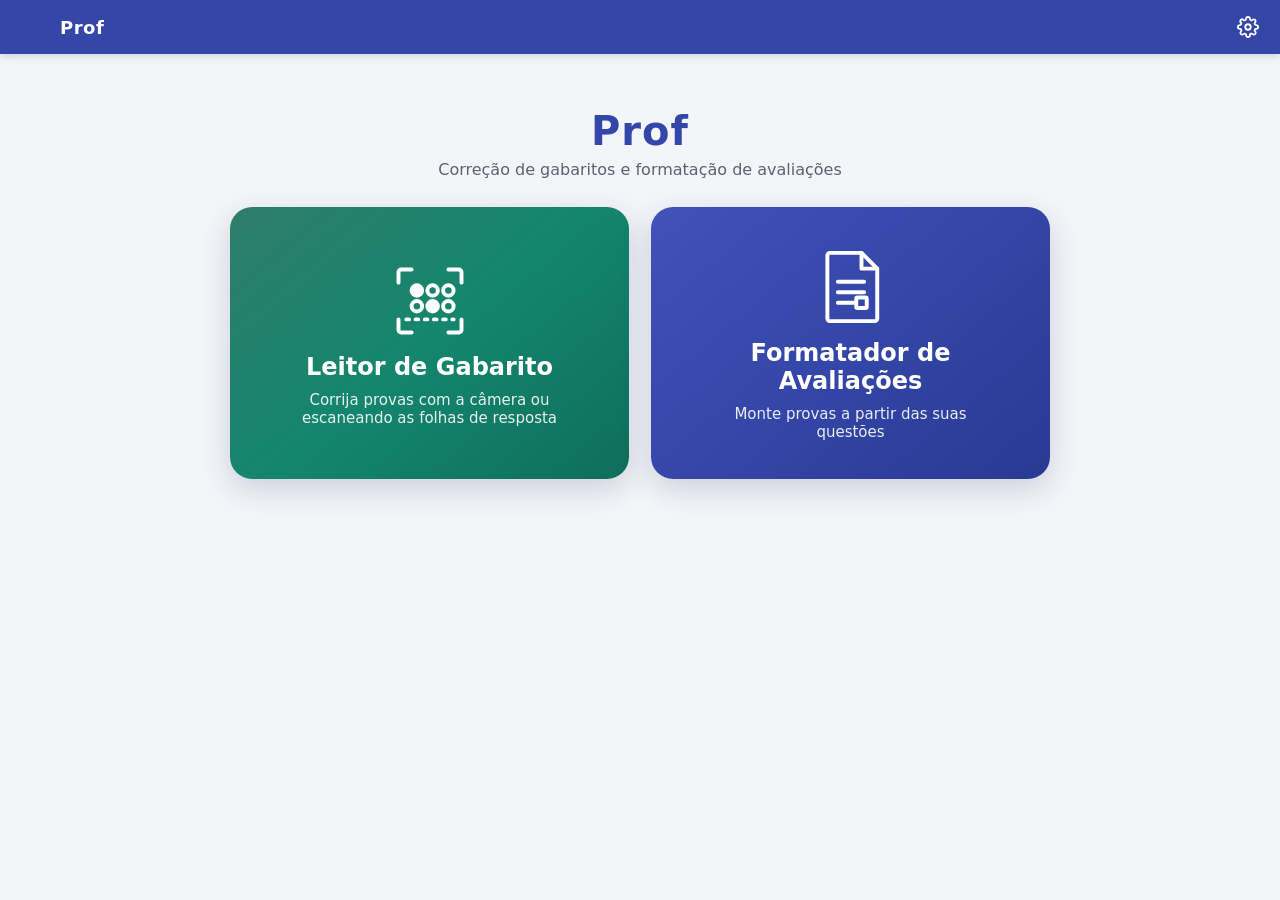
==== commit 87a59ea6: "Configurações, IA para gerar questões, favoritos e ajustes de interface - Nome do app passa a ser só" ====
--- a/index.html
+++ b/index.html
@@ -4,19 +4,23 @@
   <meta charset="utf-8">
   <meta name="viewport" content="width=device-width, initial-scale=1, viewport-fit=cover">
   <meta name="theme-color" content="#3446a8">
-  <title>Prof — Avaliações</title>
+  <title>Prof</title>
   <link rel="manifest" href="manifest.webmanifest">
   <link rel="icon" href="icons/icon.svg" type="image/svg+xml">
+  <link rel="apple-touch-icon" href="icons/apple-touch-icon.png">
+  <meta name="apple-mobile-web-app-capable" content="yes">
+  <meta name="apple-mobile-web-app-title" content="Prof">
   <link rel="stylesheet" href="css/app.css">
   <link rel="stylesheet" href="css/editor.css">
   <link rel="stylesheet" href="css/print.css">
 </head>
 <body>
   <header class="topbar no-print">
-    <button class="icon-btn" id="btn-voltar" title="Voltar" aria-label="Voltar">&#8592;</button>
+    <button class="icon-btn" id="btn-voltar" title="Voltar" aria-label="Voltar"><svg viewBox="0 0 24 24" fill="none" stroke="currentColor" stroke-width="3" stroke-linecap="round" stroke-linejoin="round"><path d="M19 12H5M12 19l-7-7 7-7"/></svg></button>
     <a href="#/" class="brand" id="brand">Prof</a>
     <h1 id="titulo-tela"></h1>
     <div id="topbar-acoes"></div>
+    <a href="#/configuracoes" class="icon-btn" id="btn-config" title="Configurações" aria-label="Configurações"><svg viewBox="0 0 24 24" fill="none" stroke="currentColor" stroke-width="2" stroke-linecap="round" stroke-linejoin="round"><circle cx="12" cy="12" r="3"/><path d="M19.4 15a1.65 1.65 0 0 0 .33 1.82l.06.06a2 2 0 1 1-2.83 2.83l-.06-.06a1.65 1.65 0 0 0-1.82-.33 1.65 1.65 0 0 0-1 1.51V21a2 2 0 1 1-4 0v-.09A1.65 1.65 0 0 0 9 19.4a1.65 1.65 0 0 0-1.82.33l-.06.06a2 2 0 1 1-2.83-2.83l.06-.06A1.65 1.65 0 0 0 4.6 15a1.65 1.65 0 0 0-1.51-1H3a2 2 0 1 1 0-4h.09A1.65 1.65 0 0 0 4.6 9a1.65 1.65 0 0 0-.33-1.82l-.06-.06a2 2 0 1 1 2.83-2.83l.06.06A1.65 1.65 0 0 0 9 4.6a1.65 1.65 0 0 0 1-1.51V3a2 2 0 1 1 4 0v.09a1.65 1.65 0 0 0 1 1.51 1.65 1.65 0 0 0 1.82-.33l.06-.06a2 2 0 1 1 2.83 2.83l-.06.06A1.65 1.65 0 0 0 19.4 9a1.65 1.65 0 0 0 1.51 1H21a2 2 0 1 1 0 4h-.09a1.65 1.65 0 0 0-1.51 1z"/></svg></a>
   </header>
   <main id="app"></main>
   <div id="print-root"></div>
--- a/css/app.css
+++ b/css/app.css
@@ -418,3 +418,37 @@
   .fmt-gal-barra { grid-template-columns: repeat(2, 1fr); }
   .fmt-dlg { grid-template-columns: 1fr; }
 }
+
+/* ---------- Configurações ---------- */
+.cfg { max-width: 720px; margin: 0 auto; }
+.cfg-tit { margin: 0 0 4px; font-size: 18px; }
+.cfg-chave { display: flex; gap: 8px; flex-wrap: wrap; margin: 12px 0 6px; }
+.cfg-chave .inp { flex: 1 1 260px; min-width: 0; font-family: ui-monospace, Consolas, monospace; }
+.cfg-status { margin: 6px 0 10px; font-size: 14px; color: var(--texto-2); }
+.cfg-status.ok { color: var(--ver); font-weight: 600; }
+.cfg-status.erro { color: var(--verm); }
+#btn-config { color: #fff; text-decoration: none; }
+#btn-config svg { width: 22px; height: 22px; }
+.btn-ia { gap: 6px; }
+.ia-item { display: flex; gap: 10px; align-items: flex-start; }
+.ia-item input[type=checkbox] { margin-top: 6px; width: 18px; height: 18px; flex: none; }
+.ia-item .q-preview { flex: 1; min-width: 0; }
+.cfg-fila { list-style: none; margin: 12px 0 4px; padding: 0; display: flex; flex-direction: column; gap: 8px; }
+.cfg-item { display: flex; align-items: center; gap: 10px; padding: 8px 10px; border: 1px solid var(--borda); border-radius: 10px; background: var(--sup); }
+.cfg-item.arrastando { box-shadow: 0 6px 18px rgba(20,30,60,.18); border-color: var(--pri-2); position: relative; z-index: 2; }
+.cfg-alca { cursor: grab; touch-action: none; user-select: none; font-size: 20px; line-height: 1; color: var(--texto-2); padding: 6px 4px; }
+.cfg-item.arrastando .cfg-alca { cursor: grabbing; }
+.cfg-num { width: 24px; height: 24px; border-radius: 50%; background: var(--pri-claro); color: var(--pri); font-weight: 700; font-size: 13px; display: inline-flex; align-items: center; justify-content: center; flex: none; }
+.cfg-info { flex: 1; min-width: 0; }
+.cfg-nome { font-weight: 600; }
+.cfg-sub { font-size: 13px; color: var(--texto-2); overflow: hidden; text-overflow: ellipsis; white-space: nowrap; font-family: ui-monospace, Consolas, monospace; }
+.cfg-vazio { color: var(--texto-2); font-size: 14px; }
+body:not([data-rota="inicio"]) #btn-config { display: none; }
+#btn-voltar svg { width: 22px; height: 22px; }
+.fav-btn { border: 0; background: none; cursor: pointer; font-size: 20px; line-height: 1; padding: 4px; color: #c9cede; }
+.fav-btn.on { color: #e0a800; }
+.fav-btn:hover { color: #e0a800; }
+.grupo-tit { font-size: 13px; font-weight: 700; color: var(--texto-2); text-transform: uppercase; letter-spacing: .4px; margin: 14px 0 8px; }
+.secao-head + .grupo-tit { margin-top: 0; }
+.ver-todas { margin-top: 10px; display: inline-block; }
+.cfg-apagar { display: flex; flex-direction: column; gap: 8px; margin: 10px 0 14px; }
--- a/css/editor.css
+++ b/css/editor.css
@@ -272,3 +272,5 @@
   .ed-alvo { display: none; }
   .ed-painel { min-height: 92px; }
 }
+.ed-abas .ed-btn-ia { margin: 0 4px 0 8px; align-self: center; padding: 4px 10px; font-size: 13px; color: var(--pri); border-color: var(--pri-claro); background: var(--pri-claro); }
+.ed-abas .ed-btn-ia:hover { background: #dce1fa; }
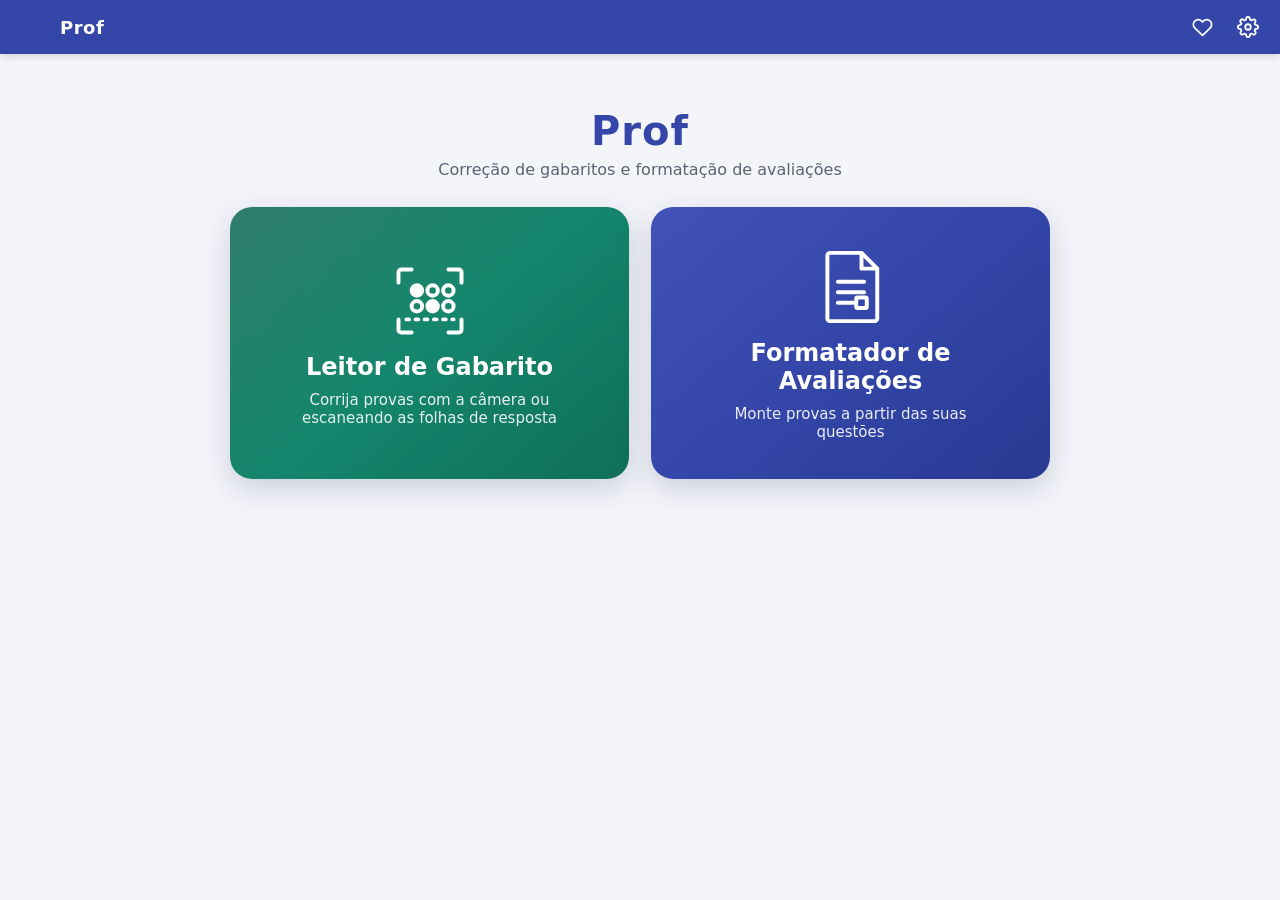
==== commit 1d284756: "Apoie o Prof: contribuição por Pix Tela "Apoie o Prof" com QR Code Pix (imagem fixa, funciona offlin" ====
--- a/index.html
+++ b/index.html
@@ -20,6 +20,7 @@
     <a href="#/" class="brand" id="brand">Prof</a>
     <h1 id="titulo-tela"></h1>
     <div id="topbar-acoes"></div>
+    <a href="#/apoie" class="icon-btn" id="btn-apoie" title="Apoie o Prof" aria-label="Apoie o Prof"><svg viewBox="0 0 24 24" fill="none" stroke="currentColor" stroke-width="2" stroke-linecap="round" stroke-linejoin="round"><path d="M20.8 4.6a5.5 5.5 0 0 0-7.8 0L12 5.7l-1-1.1a5.5 5.5 0 0 0-7.8 7.8l1 1.1L12 21l7.8-7.5 1-1.1a5.5 5.5 0 0 0 0-7.8z"/></svg></a>
     <a href="#/configuracoes" class="icon-btn" id="btn-config" title="Configurações" aria-label="Configurações"><svg viewBox="0 0 24 24" fill="none" stroke="currentColor" stroke-width="2" stroke-linecap="round" stroke-linejoin="round"><circle cx="12" cy="12" r="3"/><path d="M19.4 15a1.65 1.65 0 0 0 .33 1.82l.06.06a2 2 0 1 1-2.83 2.83l-.06-.06a1.65 1.65 0 0 0-1.82-.33 1.65 1.65 0 0 0-1 1.51V21a2 2 0 1 1-4 0v-.09A1.65 1.65 0 0 0 9 19.4a1.65 1.65 0 0 0-1.82.33l-.06.06a2 2 0 1 1-2.83-2.83l.06-.06A1.65 1.65 0 0 0 4.6 15a1.65 1.65 0 0 0-1.51-1H3a2 2 0 1 1 0-4h.09A1.65 1.65 0 0 0 4.6 9a1.65 1.65 0 0 0-.33-1.82l-.06-.06a2 2 0 1 1 2.83-2.83l.06.06A1.65 1.65 0 0 0 9 4.6a1.65 1.65 0 0 0 1-1.51V3a2 2 0 1 1 4 0v.09a1.65 1.65 0 0 0 1 1.51 1.65 1.65 0 0 0 1.82-.33l.06-.06a2 2 0 1 1 2.83 2.83l-.06.06A1.65 1.65 0 0 0 19.4 9a1.65 1.65 0 0 0 1.51 1H21a2 2 0 1 1 0 4h-.09a1.65 1.65 0 0 0-1.51 1z"/></svg></a>
   </header>
   <main id="app"></main>
--- a/css/app.css
+++ b/css/app.css
@@ -427,7 +427,8 @@
 .cfg-status { margin: 6px 0 10px; font-size: 14px; color: var(--texto-2); }
 .cfg-status.ok { color: var(--ver); font-weight: 600; }
 .cfg-status.erro { color: var(--verm); }
-#btn-config { color: #fff; text-decoration: none; }
+#btn-config, #btn-apoie { color: #fff; text-decoration: none; }
+#btn-apoie svg { width: 21px; height: 21px; }
 #btn-config svg { width: 22px; height: 22px; }
 .btn-ia { gap: 6px; }
 .ia-item { display: flex; gap: 10px; align-items: flex-start; }
@@ -443,7 +444,7 @@
 .cfg-nome { font-weight: 600; }
 .cfg-sub { font-size: 13px; color: var(--texto-2); overflow: hidden; text-overflow: ellipsis; white-space: nowrap; font-family: ui-monospace, Consolas, monospace; }
 .cfg-vazio { color: var(--texto-2); font-size: 14px; }
-body:not([data-rota="inicio"]) #btn-config { display: none; }
+body:not([data-rota="inicio"]) #btn-config, body:not([data-rota="inicio"]) #btn-apoie { display: none; }
 #btn-voltar svg { width: 22px; height: 22px; }
 .fav-btn { border: 0; background: none; cursor: pointer; font-size: 20px; line-height: 1; padding: 4px; color: #c9cede; }
 .fav-btn.on { color: #e0a800; }
@@ -452,3 +453,37 @@
 .secao-head + .grupo-tit { margin-top: 0; }
 .ver-todas { margin-top: 10px; display: inline-block; }
 .cfg-apagar { display: flex; flex-direction: column; gap: 8px; margin: 10px 0 14px; }
+
+/* ---------- Material anexado à IA ---------- */
+.campo-obs-topo { display: flex; align-items: center; gap: 8px; }
+.btn-clipe { width: 34px; height: 34px; padding: 0; border-radius: 8px; display: inline-flex; align-items: center; justify-content: center; color: var(--texto-2); }
+.btn-clipe:hover { color: var(--pri); }
+.campo-obs.arrastando textarea { outline: 2px dashed var(--pri); background: var(--pri-claro); }
+.anexos-lista:not(:empty) { margin-top: 4px; display: flex; flex-direction: column; gap: 6px; }
+.anexo { display: flex; align-items: center; gap: 8px; flex-wrap: wrap; background: var(--pri-claro); border-radius: 8px; padding: 4px 4px 4px 10px; }
+.anexo-nome { flex: 1; min-width: 0; font-size: 13px; font-weight: 600; overflow: hidden; text-overflow: ellipsis; white-space: nowrap; }
+.anexo-info { white-space: nowrap; }
+.anexo .anexo-pag { width: 130px; padding: 4px 8px; font-size: 13px; }
+
+/* ---------- Conta ---------- */
+.btn-google { display: inline-flex; align-items: center; gap: 8px; background: #fff; }
+.btn-google span { display: inline-flex; }
+.conta-usuario { display: flex; align-items: center; gap: 12px; margin: 10px 0; }
+.conta-foto { width: 40px; height: 40px; border-radius: 50%; object-fit: cover; flex: none; }
+.conta-inicial { display: inline-flex; align-items: center; justify-content: center; background: var(--pri); color: #fff; font-weight: 700; font-size: 18px; }
+.conta-info { flex: 1; min-width: 0; overflow: hidden; text-overflow: ellipsis; }
+.btn-link-perigo { color: var(--verm); }
+.conta-politica { margin: 12px 0 0; }
+
+/* ---------- Apoie o Prof ---------- */
+.apoie { max-width: 520px; margin: 0 auto; }
+.apoie-cartao { text-align: center; padding: 24px 20px; }
+.apoie-cartao h2 { margin: 4px 0 8px; font-size: 22px; }
+.apoie-coracao { font-size: 34px; color: #e0457b; line-height: 1; }
+.apoie-qr { display: block; width: 240px; max-width: 100%; height: auto; margin: 18px auto 8px; border: 1px solid var(--borda); border-radius: 12px; padding: 8px; background: #fff; image-rendering: pixelated; }
+.apoie-ou { margin: 18px 0 10px; color: var(--texto-2); font-size: 13px; display: flex; align-items: center; gap: 10px; }
+.apoie-ou::before, .apoie-ou::after { content: ""; flex: 1; border-top: 1px solid var(--borda); }
+.apoie .btn-grande { width: 100%; justify-content: center; }
+.apoie-codigo { margin-top: 10px; font-family: ui-monospace, Consolas, monospace; font-size: 12px; resize: none; word-break: break-all; }
+.apoie-recebedor { margin-top: 12px; }
+.apoie-obrigado { text-align: center; margin-top: 12px; }
--- a/css/print.css
+++ b/css/print.css
@@ -85,8 +85,11 @@
 .qn-escuro .q-num span { background: #222; color: #fff; padding: 0 2mm; border-radius: 1mm; }
 .qn-circulo .q-num span { border: .8px solid #000; border-radius: 99px; min-width: 1.6em; padding: 0 1.2mm; text-align: center; }
 /* número na mesma linha do enunciado */
-.qn-linha .questao > .q-num { float: left; margin: 0 .45em 0 0; }
 .qn-linha .questao > .q-conteudo > :first-child { margin-top: 0; }
+/* o número entra no início do 1º parágrafo: não muda a altura da linha nem empurra as linhas de baixo */
+.q-num.q-num-linha { display: inline; margin: 0 .45em 0 0; text-indent: 0; }
+.q-num.q-num-linha > span { line-height: 1; vertical-align: baseline; }
+.qn-normal .q-num.q-num-linha { font-weight: normal; }
 /* alternativas */
 .alt-negrito .alt-letra { font-weight: bold; }
 .alts-duas .prova-alts { display: grid; grid-template-columns: 1fr 1fr; column-gap: 6mm; }
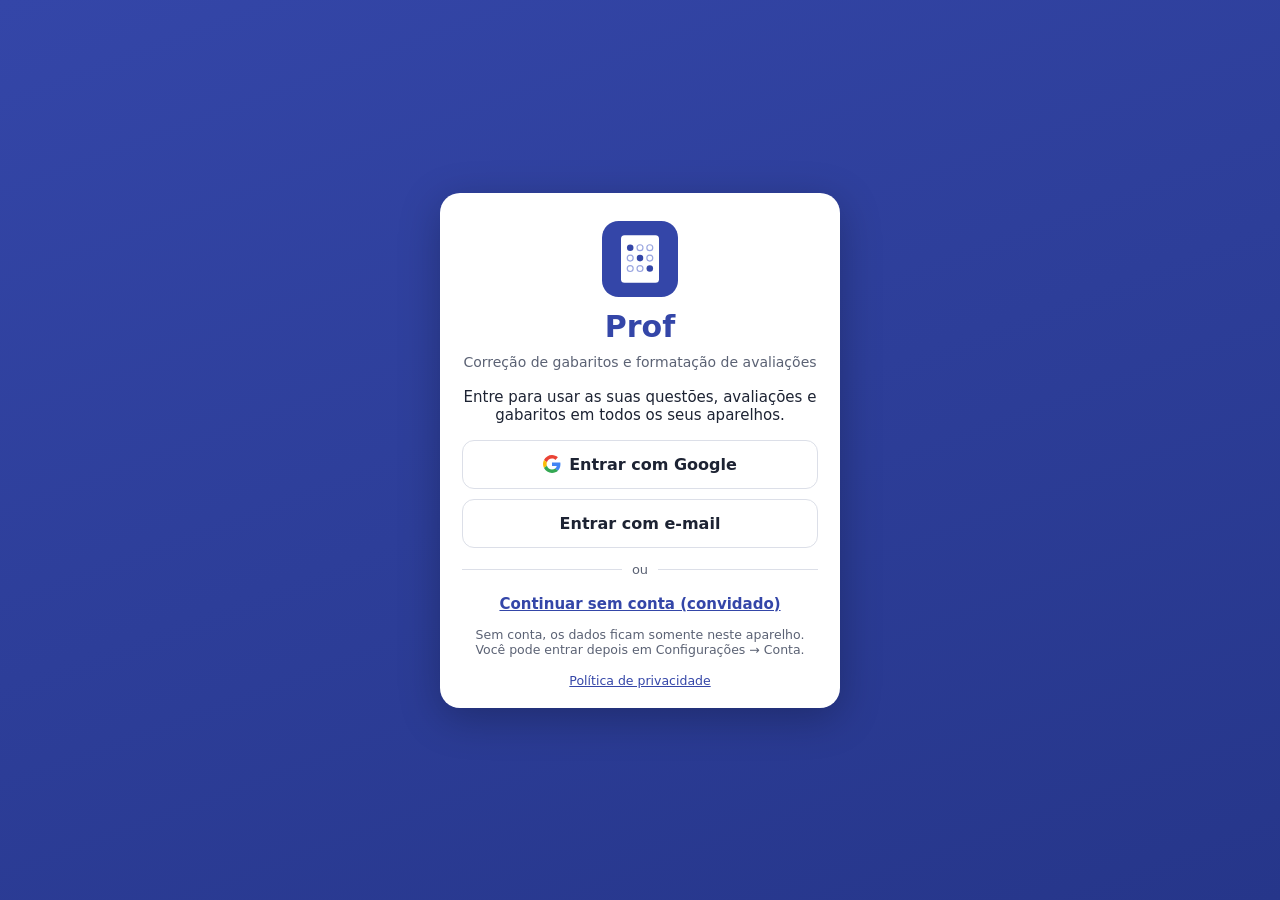
==== commit 9fcf1215: "Sincronização sem guardar dados, tela de login, ajuda, novos ícones e nova chave Pix - Sincronização" ====
--- a/index.html
+++ b/index.html
@@ -20,6 +20,7 @@
     <a href="#/" class="brand" id="brand">Prof</a>
     <h1 id="titulo-tela"></h1>
     <div id="topbar-acoes"></div>
+    <a href="#/ajuda" class="icon-btn" id="btn-ajuda" title="Ajuda" aria-label="Ajuda"><svg viewBox="0 0 24 24" fill="none" stroke="currentColor" stroke-width="2" stroke-linecap="round" stroke-linejoin="round"><circle cx="12" cy="12" r="10"/><path d="M9.1 9a3 3 0 0 1 5.8 1c0 2-3 3-3 3"/><path d="M12 17h.01"/></svg></a>
     <a href="#/apoie" class="icon-btn" id="btn-apoie" title="Apoie o Prof" aria-label="Apoie o Prof"><svg viewBox="0 0 24 24" fill="none" stroke="currentColor" stroke-width="2" stroke-linecap="round" stroke-linejoin="round"><path d="M20.8 4.6a5.5 5.5 0 0 0-7.8 0L12 5.7l-1-1.1a5.5 5.5 0 0 0-7.8 7.8l1 1.1L12 21l7.8-7.5 1-1.1a5.5 5.5 0 0 0 0-7.8z"/></svg></a>
     <a href="#/configuracoes" class="icon-btn" id="btn-config" title="Configurações" aria-label="Configurações"><svg viewBox="0 0 24 24" fill="none" stroke="currentColor" stroke-width="2" stroke-linecap="round" stroke-linejoin="round"><circle cx="12" cy="12" r="3"/><path d="M19.4 15a1.65 1.65 0 0 0 .33 1.82l.06.06a2 2 0 1 1-2.83 2.83l-.06-.06a1.65 1.65 0 0 0-1.82-.33 1.65 1.65 0 0 0-1 1.51V21a2 2 0 1 1-4 0v-.09A1.65 1.65 0 0 0 9 19.4a1.65 1.65 0 0 0-1.82.33l-.06.06a2 2 0 1 1-2.83-2.83l.06-.06A1.65 1.65 0 0 0 4.6 15a1.65 1.65 0 0 0-1.51-1H3a2 2 0 1 1 0-4h.09A1.65 1.65 0 0 0 4.6 9a1.65 1.65 0 0 0-.33-1.82l-.06-.06a2 2 0 1 1 2.83-2.83l.06.06A1.65 1.65 0 0 0 9 4.6a1.65 1.65 0 0 0 1-1.51V3a2 2 0 1 1 4 0v.09a1.65 1.65 0 0 0 1 1.51 1.65 1.65 0 0 0 1.82-.33l.06-.06a2 2 0 1 1 2.83 2.83l-.06.06A1.65 1.65 0 0 0 19.4 9a1.65 1.65 0 0 0 1.51 1H21a2 2 0 1 1 0 4h-.09a1.65 1.65 0 0 0-1.51 1z"/></svg></a>
   </header>
--- a/css/app.css
+++ b/css/app.css
@@ -119,10 +119,10 @@
 }
 .pasta::before {
   content: ""; position: absolute; left: -1px; top: -12px; width: 44%; height: 13px;
-  background: #f5c84b; border: 1px solid #e0b030; border-bottom: 0; border-radius: 8px 10px 0 0;
-}
-.pasta { border-top: 4px solid #f5c84b; }
-.pasta:hover { border-color: #e0b030; transform: translateY(-1px); }
+  background: var(--pri); border: 1px solid var(--pri); border-bottom: 0; border-radius: 8px 10px 0 0;
+}
+.pasta { border-top: 4px solid var(--pri); }
+.pasta:hover { border-color: var(--pri-2); transform: translateY(-1px); }
 .pasta-titulo { font-weight: 800; font-size: 16px; }
 .pasta-sub { font-size: 13px; color: var(--texto-2); }
 
@@ -132,8 +132,7 @@
   background: var(--sup); border: 1px solid var(--borda); box-shadow: var(--sombra); text-align: left;
   text-decoration: none; color: inherit; font-weight: 700; font-size: 16px;
 }
-.botao-acao:hover { border-color: var(--ver); }
-.botao-acao .ba-ic { font-size: 30px; width: 52px; height: 52px; border-radius: 14px; display: flex; align-items: center; justify-content: center; background: var(--ver-claro); }
+.botao-acao:hover { border-color: var(--pri); }
 .botao-acao small { display: block; font-weight: 400; color: var(--texto-2); font-size: 13px; }
 
 /* ---------- Formulários ---------- */
@@ -356,13 +355,9 @@
 
 /* ---------- Formatação: ferramentas estilo Word ---------- */
 .fmt-barra-padrao { display: flex; flex-direction: column; gap: 8px; }
-.fmt-selo { display: flex; align-items: center; gap: 10px; padding: 9px 12px; border-radius: 10px; background: #fff7e6; border: 1px solid #f3d9a4; color: #8a5a00; }
-.fmt-selo.ok { background: var(--ver-claro); border-color: #a9dcc8; color: var(--ver); }
-.fmt-selo .fmt-ic svg { width: 22px; height: 22px; }
-.fmt-selo-txt { display: flex; flex-direction: column; line-height: 1.25; flex: 1; min-width: 0; }
-.fmt-selo-txt small { font-size: 11.5px; opacity: .9; }
-.fmt-padrao-usuario { font-size: 11px; color: var(--pri); white-space: nowrap; }
 .fmt-barra-padrao .btn .fmt-ic svg { width: 15px; height: 15px; }
+.fmt-barra-padrao .btn.ativo { background: var(--pri); border-color: var(--pri); color: #fff; }
+.fmt-barra-padrao .btn.apagado { opacity: .6; }
 .fmt-estimativa { margin-left: auto; background: #fff; border-radius: 99px; padding: 2px 9px; font-size: 11.5px; font-weight: 600; color: var(--pri); }
 .fmt-previa-head .btn { margin-left: 0; }
 .fmt-gal-barra { display: grid; grid-template-columns: repeat(4, 1fr); gap: 6px; }
@@ -427,8 +422,8 @@
 .cfg-status { margin: 6px 0 10px; font-size: 14px; color: var(--texto-2); }
 .cfg-status.ok { color: var(--ver); font-weight: 600; }
 .cfg-status.erro { color: var(--verm); }
-#btn-config, #btn-apoie { color: #fff; text-decoration: none; }
-#btn-apoie svg { width: 21px; height: 21px; }
+#btn-config, #btn-apoie, #btn-ajuda { color: #fff; text-decoration: none; }
+#btn-apoie svg, #btn-ajuda svg { width: 21px; height: 21px; }
 #btn-config svg { width: 22px; height: 22px; }
 .btn-ia { gap: 6px; }
 .ia-item { display: flex; gap: 10px; align-items: flex-start; }
@@ -444,6 +439,9 @@
 .cfg-nome { font-weight: 600; }
 .cfg-sub { font-size: 13px; color: var(--texto-2); overflow: hidden; text-overflow: ellipsis; white-space: nowrap; font-family: ui-monospace, Consolas, monospace; }
 .cfg-vazio { color: var(--texto-2); font-size: 14px; }
+.cfg-subtit { font-size: 15px; margin: 16px 0 0; }
+.aparelhos .cfg-sub { font-family: inherit; }
+.aparelhos .chip { margin-left: 6px; font-weight: 500; }
 body:not([data-rota="inicio"]) #btn-config, body:not([data-rota="inicio"]) #btn-apoie { display: none; }
 #btn-voltar svg { width: 22px; height: 22px; }
 .fav-btn { border: 0; background: none; cursor: pointer; font-size: 20px; line-height: 1; padding: 4px; color: #c9cede; }
@@ -479,11 +477,52 @@
 .apoie { max-width: 520px; margin: 0 auto; }
 .apoie-cartao { text-align: center; padding: 24px 20px; }
 .apoie-cartao h2 { margin: 4px 0 8px; font-size: 22px; }
-.apoie-coracao { font-size: 34px; color: #e0457b; line-height: 1; }
 .apoie-qr { display: block; width: 240px; max-width: 100%; height: auto; margin: 18px auto 8px; border: 1px solid var(--borda); border-radius: 12px; padding: 8px; background: #fff; image-rendering: pixelated; }
 .apoie-ou { margin: 18px 0 10px; color: var(--texto-2); font-size: 13px; display: flex; align-items: center; gap: 10px; }
 .apoie-ou::before, .apoie-ou::after { content: ""; flex: 1; border-top: 1px solid var(--borda); }
 .apoie .btn-grande { width: 100%; justify-content: center; }
 .apoie-codigo { margin-top: 10px; font-family: ui-monospace, Consolas, monospace; font-size: 12px; resize: none; word-break: break-all; }
 .apoie-recebedor { margin-top: 12px; }
+.apoie-chave { font-weight: 700; font-size: 16px; margin: 0 0 10px; word-break: break-all; }
 .apoie-obrigado { text-align: center; margin-top: 12px; }
+
+/* ajuda */
+.ajuda { max-width: 760px; margin: 0 auto; display: flex; flex-direction: column; gap: 10px; }
+.ajuda-topico { padding: 0; overflow: hidden; }
+.ajuda-topico > summary { padding: 14px 16px; font-weight: 700; font-size: 16px; cursor: pointer; }
+.ajuda-itens { padding: 0 16px 10px; }
+.ajuda-item h3 { font-size: 15px; margin: 12px 0 4px; color: var(--pri); }
+.ajuda-item p { margin: 0; font-size: 14px; line-height: 1.6; color: var(--texto); }
+
+/* ícones: traço simples; em bloco ficam brancos sobre azul */
+.ic { display: inline-flex; width: 1.15em; height: 1.15em; vertical-align: -0.2em; flex: none; }
+.ic svg { width: 100%; height: 100%; }
+.btn .ic { margin-right: 2px; }
+.ic-bloco { display: inline-flex; align-items: center; justify-content: center; flex: none; width: 52px; height: 52px; border-radius: 14px; background: var(--pri); color: #fff; }
+.ic-bloco svg { width: 28px; height: 28px; }
+.ic-bloco.pequeno { width: 40px; height: 40px; border-radius: 11px; }
+.ic-bloco.pequeno svg { width: 22px; height: 22px; }
+.ic-bloco.grande { width: 72px; height: 72px; border-radius: 18px; margin: 0 auto 10px; }
+.ic-bloco.grande svg { width: 38px; height: 38px; }
+
+/* tela de login */
+.login { position: fixed; inset: 0; z-index: 150; overflow-y: auto; display: flex; align-items: center; justify-content: center; padding: 24px 16px;
+  background: linear-gradient(160deg, var(--pri) 0%, #26368a 100%); }
+.login-cartao { width: 100%; max-width: 400px; background: var(--sup); border-radius: 20px; padding: 28px 22px 20px; text-align: center; box-shadow: 0 10px 40px rgba(0,0,0,.25); display: flex; flex-direction: column; gap: 10px; }
+.login-logo { width: 76px; height: 76px; margin: 0 auto 2px; }
+.login-cartao h1 { margin: 0; font-size: 30px; color: var(--pri); }
+.login-sub { margin: 0; color: var(--texto-2); font-size: 14px; }
+.login-txt { margin: 8px 0 6px; font-size: 15px; }
+.login .btn-grande { width: 100%; justify-content: center; }
+.login-ou { color: var(--texto-2); font-size: 13px; display: flex; align-items: center; gap: 10px; margin: 4px 0; }
+.login-ou::before, .login-ou::after { content: ""; flex: 1; border-top: 1px solid var(--borda); }
+.login-convidado { font-size: 15px; font-weight: 600; }
+.login-nota { margin: 0; font-size: 12.5px; color: var(--texto-2); }
+.login-aviso { margin: 0; font-size: 13px; color: var(--verm); min-height: 0; }
+.login-aviso:empty { display: none; }
+.login-politica { font-size: 12.5px; margin-top: 6px; }
+
+/* lembrete de backup */
+.aviso-backup { max-width: 760px; margin: 22px auto 0; display: flex; flex-wrap: wrap; align-items: center; gap: 12px; padding: 14px 16px; border-radius: 14px; background: var(--pri-claro); border: 1px solid #c5ccf3; text-align: left; }
+.aviso-backup-txt { flex: 1 1 280px; display: flex; flex-direction: column; gap: 2px; font-size: 14px; }
+.aviso-backup-txt b { color: var(--pri); font-size: 15px; }
